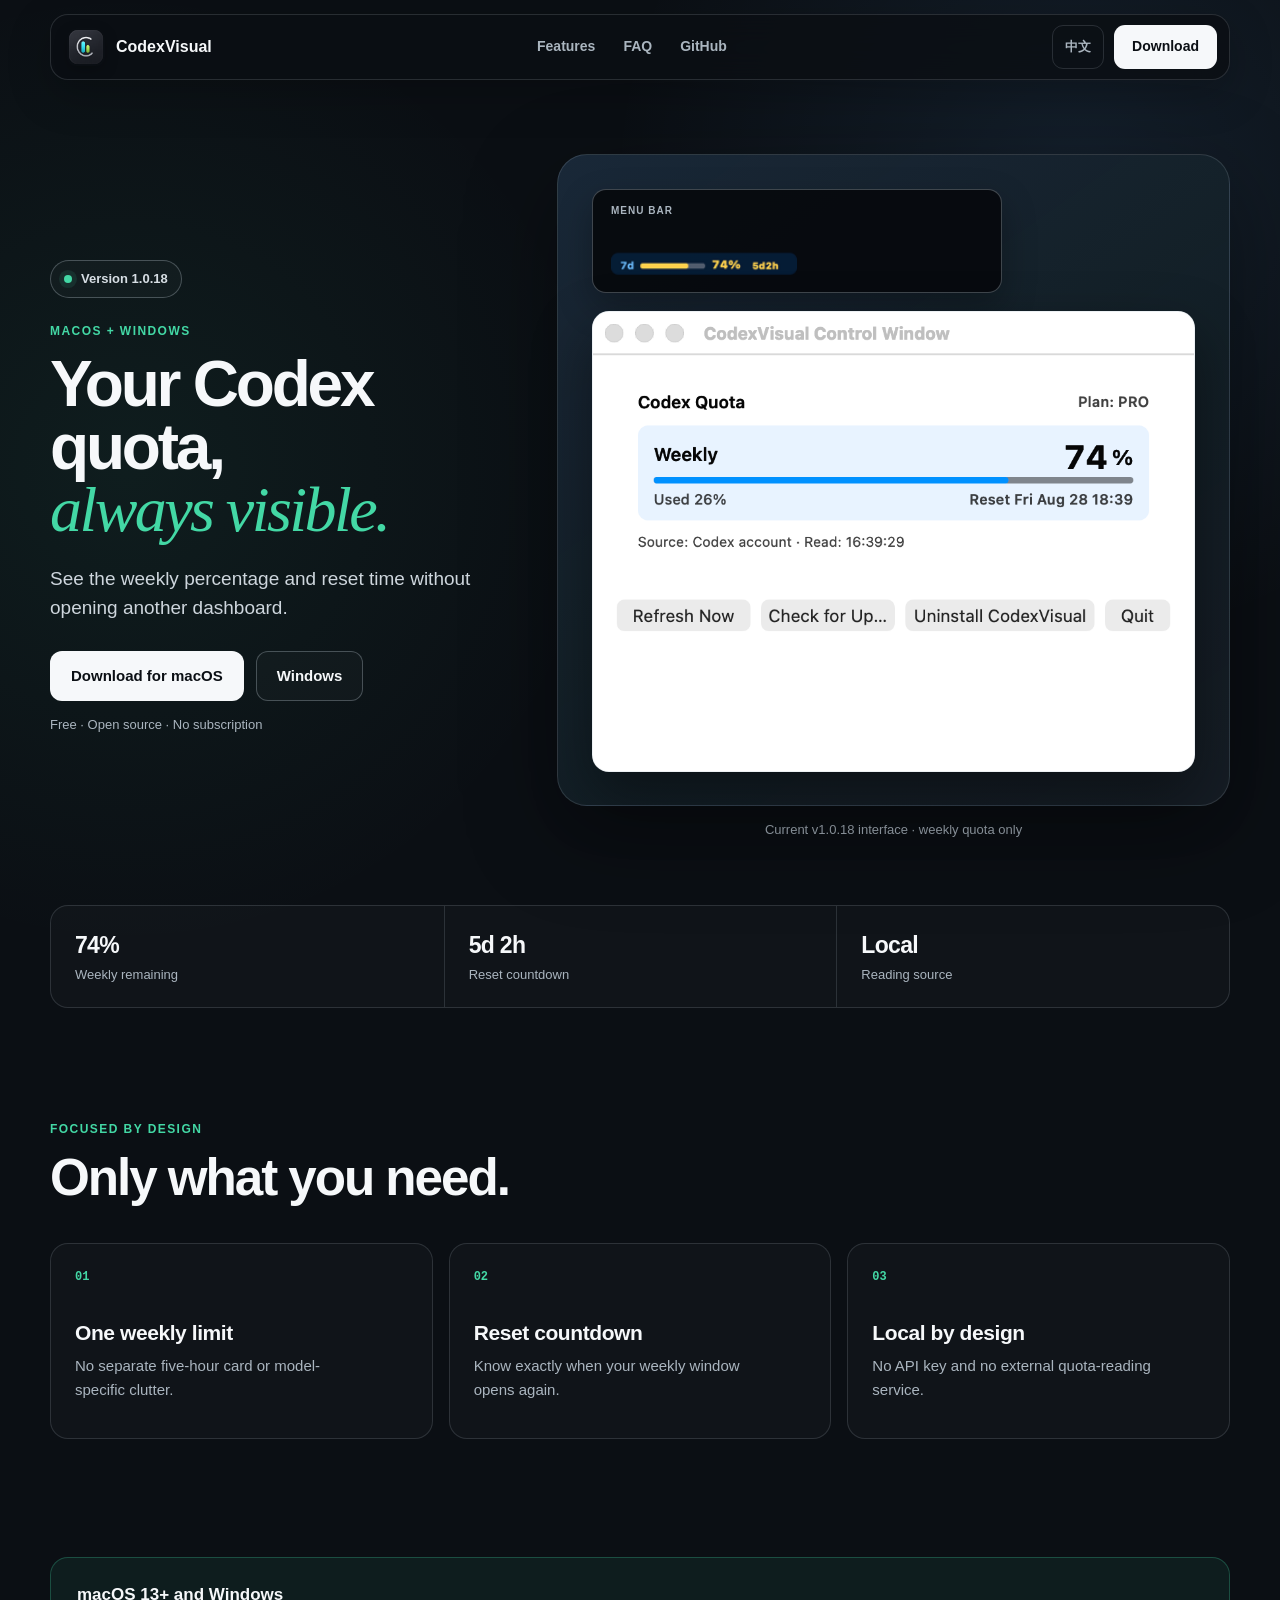
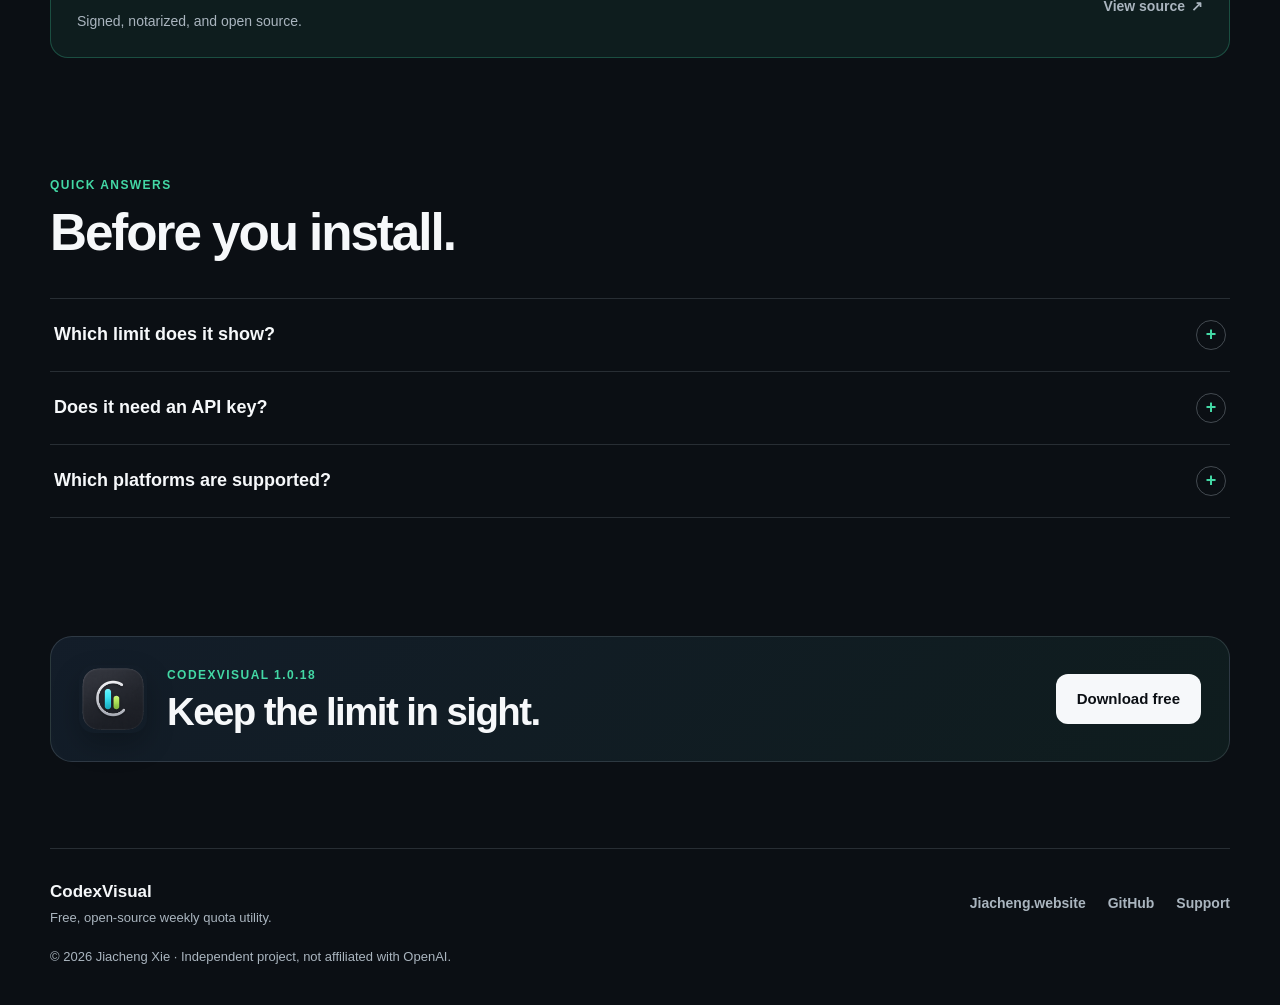
==== docs/index.html @ 7fe8eed1 "Use native language names in the switcher" ====
<!doctype html>
<html lang="en">
<head>
  <meta charset="utf-8">
  <meta name="viewport" content="width=device-width, initial-scale=1">
  <title>CodexVisual | Codex Quota Tracker for Mac &amp; Windows</title>
  <meta id="meta-description" name="description" content="See your OpenAI Codex weekly quota and reset time from the macOS menu bar or Windows taskbar with free, open-source CodexVisual.">
  <meta name="author" content="CodexVisual contributors">
  <meta name="robots" content="index, follow, max-image-preview:large, max-snippet:-1, max-video-preview:-1">
  <meta name="theme-color" content="#0b0f14">
  <link rel="canonical" href="https://jiacheng.website/CodexVisual/">
  <link rel="icon" href="assets/app-icon.png" type="image/png">
  <link rel="stylesheet" href="styles.css?v=20260823-5">

  <meta property="og:type" content="website">
  <meta id="og-locale" property="og:locale" content="en_US">
  <meta id="og-site-name" property="og:site_name" content="CodexVisual">
  <meta id="og-title" property="og:title" content="CodexVisual | Your Codex Weekly Quota at a Glance">
  <meta id="og-description" property="og:description" content="A free, open-source Codex weekly quota tracker for the macOS menu bar and Windows taskbar.">
  <meta property="og:url" content="https://jiacheng.website/CodexVisual/">
  <meta id="og-image" property="og:image" content="https://jiacheng.website/CodexVisual/assets/menu-preview.png">
  <meta property="og:image:width" content="912">
  <meta property="og:image:height" content="696">
  <meta property="og:image:type" content="image/png">
  <meta id="og-image-alt" property="og:image:alt" content="CodexVisual control window showing one weekly Codex quota">
  <meta name="twitter:card" content="summary_large_image">
  <meta id="twitter-title" name="twitter:title" content="CodexVisual | Codex Quota Tracker">
  <meta id="twitter-description" name="twitter:description" content="Keep your weekly Codex quota and reset time visible on macOS or Windows.">
  <meta id="twitter-image" name="twitter:image" content="https://jiacheng.website/CodexVisual/assets/menu-preview.png">
  <meta id="twitter-image-alt" name="twitter:image:alt" content="CodexVisual control window showing one weekly Codex quota">

  <script type="application/ld+json">
  {
    "@context": "https://schema.org",
    "@graph": [
      {
        "@id": "https://jiacheng.website/CodexVisual/#app",
        "@type": "SoftwareApplication",
        "name": "CodexVisual",
        "alternateName": ["Codex quota tracker", "额度可视化", "每周额度查看工具"],
        "url": "https://jiacheng.website/CodexVisual/",
        "downloadUrl": "https://github.com/orangeshushu/CodexVisual/releases/latest",
        "codeRepository": "https://github.com/orangeshushu/CodexVisual",
        "releaseNotes": "https://github.com/orangeshushu/CodexVisual/releases/tag/v1.0.18",
        "description": "A free, open-source utility that shows the account-wide weekly Codex quota, remaining percentage, and reset countdown in the macOS menu bar or beside the Windows taskbar.",
        "applicationCategory": "DeveloperApplication",
        "applicationSubCategory": "Developer productivity utility",
        "operatingSystem": "macOS 13 or later, Windows",
        "softwareVersion": "1.0.18",
        "dateModified": "2026-08-23",
        "inLanguage": ["en", "zh-Hans"],
        "isAccessibleForFree": true,
        "offers": {
          "@type": "Offer",
          "price": "0",
          "priceCurrency": "USD"
        },
        "featureList": [
          "Account-wide weekly Codex quota",
          "Weekly quota reset countdown",
          "macOS menu bar display",
          "Windows taskbar display",
          "Local-first quota reading"
        ],
        "image": "https://jiacheng.website/CodexVisual/assets/menu-preview.png",
        "screenshot": [
          "https://jiacheng.website/CodexVisual/assets/menubar.png",
          "https://jiacheng.website/CodexVisual/assets/menu-preview.png"
        ],
        "sameAs": "https://github.com/orangeshushu/CodexVisual"
      },
      {
        "@id": "https://jiacheng.website/CodexVisual/#faq",
        "@type": "FAQPage",
        "mainEntity": [
          {
            "@type": "Question",
            "name": "Which limit does it show?",
            "acceptedAnswer": {
              "@type": "Answer",
              "text": "The account-wide weekly Codex quota, remaining percentage, and reset countdown. There is no separate five-hour card."
            }
          },
          {
            "@type": "Question",
            "name": "Does it need an API key?",
            "acceptedAnswer": {
              "@type": "Answer",
              "text": "No. CodexVisual reads quota data locally and does not read auth.json."
            }
          },
          {
            "@type": "Question",
            "name": "Which platforms are supported?",
            "acceptedAnswer": {
              "@type": "Answer",
              "text": "macOS 13 or later and Windows. The macOS release is signed and notarized by Apple."
            }
          }
        ]
      }
    ]
  }
  </script>
  <script src="locale.js?v=20260823-1" defer></script>
</head>
<body>
  <a class="skip-link" href="#main-content" data-i18n="skipLink">Skip to main content</a>

  <header class="site-header">
    <a class="brand" href="#main-content" aria-label="CodexVisual home" data-i18n-aria-label="brandHome">
      <img src="assets/app-icon.png" alt="" width="38" height="38">
      <strong data-i18n="brand">CodexVisual</strong>
    </a>
    <nav aria-label="Primary navigation" data-i18n-aria-label="primaryNav">
      <a href="#features" data-i18n="navFeatures">Features</a>
      <a href="#faq" data-i18n="navFaq">FAQ</a>
      <a href="https://github.com/orangeshushu/CodexVisual" data-i18n="navSource">GitHub</a>
    </nav>
    <div class="header-actions">
      <button class="language-link" id="language-toggle" type="button" lang="zh-CN" aria-label="Switch to Chinese" data-i18n="languageToggle" data-i18n-aria-label="languageToggleLabel">中文</button>
      <a class="header-cta" href="https://github.com/orangeshushu/CodexVisual/releases/latest" data-i18n="headerDownload">Download</a>
    </div>
  </header>

  <main id="main-content">
    <section class="hero" aria-labelledby="hero-title">
      <div class="hero-copy">
        <a class="version-pill" href="https://github.com/orangeshushu/CodexVisual/releases/tag/v1.0.18">
          <span aria-hidden="true"></span>
          <b data-i18n="version">Version 1.0.18</b>
        </a>
        <p class="eyebrow" data-i18n="platformEyebrow">macOS + Windows</p>
        <h1 id="hero-title"><span data-i18n="heroTitle">Your Codex quota,</span> <em data-i18n="heroEmphasis">always visible.</em></h1>
        <p class="hero-lead" data-i18n="heroLead">See the weekly percentage and reset time without opening another dashboard.</p>
        <div class="actions" aria-label="CodexVisual downloads" data-i18n-aria-label="downloadsLabel">
          <a class="button primary" href="https://github.com/orangeshushu/CodexVisual/releases/latest/download/CodexVisual.dmg" data-i18n="downloadMac">Download for macOS</a>
          <a class="button secondary" href="https://github.com/orangeshushu/CodexVisual/releases/latest/download/CodexVisual-Windows.exe" data-i18n="downloadWindows">Windows</a>
        </div>
        <p class="release-note" data-i18n="releaseNote">Free · Open source · No subscription</p>
      </div>

      <figure class="hero-product" aria-label="Current CodexVisual interface" data-i18n-aria-label="interfaceLabel">
        <div class="preview-stage">
          <div class="menu-preview">
            <span data-i18n="menuBarLabel">Menu bar</span>
            <img id="status-preview-en" src="assets/menubar.png" alt="CodexVisual menu bar widget showing the weekly quota and reset countdown" width="332" height="44" fetchpriority="high" data-i18n-alt="statusAlt">
            <div id="status-preview-zh" class="localized-status" role="img" aria-label="菜单栏显示每周剩余百分之七十四，距离重置还有五天两小时" hidden>
              <span>每周</span>
              <i><b></b></i>
              <strong>74%</strong>
              <em>5天2小时</em>
            </div>
          </div>
          <div class="window-preview">
            <img id="window-preview-image" src="assets/menu-preview.png" alt="CodexVisual control window showing one account-wide weekly quota, reset time, data source, and controls" width="912" height="696" fetchpriority="high" data-i18n-alt="windowAlt">
            <div id="window-preview-zh-overlay" class="window-preview-localized" aria-hidden="true" hidden>
              <span class="localized-window-title">额度可视化控制窗口</span>
              <strong class="localized-quota-title">每周额度</strong>
              <strong class="localized-plan">计划：专业版</strong>
              <span class="localized-source">来源：当前账号 · 读取：16:53:24</span>
              <span class="localized-uninstall">卸载额度工具</span>
            </div>
          </div>
        </div>
        <figcaption data-i18n="figcaption">Current v1.0.18 interface · weekly quota only</figcaption>
      </figure>
    </section>

    <section class="facts-band" aria-label="Product facts" data-i18n-aria-label="factsLabel">
      <div><strong>74%</strong><span data-i18n="factWeekly">Weekly remaining</span></div>
      <div><strong data-i18n="factResetValue">5d 2h</strong><span data-i18n="factReset">Reset countdown</span></div>
      <div><strong data-i18n="factLocalValue">Local</strong><span data-i18n="factLocal">Reading source</span></div>
    </section>

    <section id="features" class="feature-section" aria-labelledby="features-title">
      <div class="section-heading">
        <p class="eyebrow" data-i18n="featuresEyebrow">Focused by design</p>
        <h2 id="features-title" data-i18n="featuresTitle">Only what you need.</h2>
      </div>
      <div class="feature-grid">
        <article>
          <span data-i18n="featureOneIndex">01</span>
          <h3 data-i18n="featureOneTitle">One weekly limit</h3>
          <p data-i18n="featureOneBody">No separate five-hour card or model-specific clutter.</p>
        </article>
        <article>
          <span data-i18n="featureTwoIndex">02</span>
          <h3 data-i18n="featureTwoTitle">Reset countdown</h3>
          <p data-i18n="featureTwoBody">Know exactly when your weekly window opens again.</p>
        </article>
        <article>
          <span data-i18n="featureThreeIndex">03</span>
          <h3 data-i18n="featureThreeTitle">Local by design</h3>
          <p data-i18n="featureThreeBody">No API key and no external quota-reading service.</p>
        </article>
      </div>
    </section>

    <section class="platform-strip" aria-label="Supported platforms and source code" data-i18n-aria-label="platformStripLabel">
      <div>
        <strong data-i18n="platformTitle">macOS 13+ and Windows</strong>
        <span data-i18n="platformBody">Signed, notarized, and open source.</span>
      </div>
      <a href="https://github.com/orangeshushu/CodexVisual"><span data-i18n="viewSource">View source</span> <span aria-hidden="true">↗</span></a>
    </section>

    <section id="faq" class="faq-section" aria-labelledby="faq-title">
      <div class="section-heading">
        <p class="eyebrow" data-i18n="faqEyebrow">Quick answers</p>
        <h2 id="faq-title" data-i18n="faqTitle">Before you install.</h2>
      </div>
      <div class="faq-list">
        <details>
          <summary data-i18n="faqOneQuestion">Which limit does it show?</summary>
          <p data-i18n="faqOneAnswer">The account-wide weekly Codex quota, remaining percentage, and reset countdown. There is no separate five-hour card.</p>
        </details>
        <details>
          <summary data-i18n="faqTwoQuestion">Does it need an API key?</summary>
          <p data-i18n="faqTwoAnswer">No. CodexVisual reads quota data locally and does not read auth.json.</p>
        </details>
        <details>
          <summary data-i18n="faqThreeQuestion">Which platforms are supported?</summary>
          <p data-i18n="faqThreeAnswer">macOS 13 or later and Windows. The macOS release is signed and notarized by Apple.</p>
        </details>
      </div>
    </section>

    <section class="final-cta" aria-labelledby="final-title">
      <img src="assets/app-icon.png" alt="CodexVisual app icon" width="68" height="68" loading="lazy" data-i18n-alt="appIconAlt">
      <div>
        <p class="eyebrow" data-i18n="finalEyebrow">CodexVisual 1.0.18</p>
        <h2 id="final-title" data-i18n="finalTitle">Keep the limit in sight.</h2>
      </div>
      <a class="button primary" href="https://github.com/orangeshushu/CodexVisual/releases/latest" data-i18n="finalDownload">Download free</a>
    </section>
  </main>

  <footer>
    <div>
      <strong data-i18n="brand">CodexVisual</strong>
      <span data-i18n="footerDescription">Free, open-source weekly quota utility.</span>
    </div>
    <nav aria-label="Footer navigation" data-i18n-aria-label="footerNav">
      <a href="https://jiacheng.website/" data-i18n="footerSite">Jiacheng.website</a>
      <a href="https://github.com/orangeshushu/CodexVisual" data-i18n="footerSource">GitHub</a>
      <a href="https://github.com/orangeshushu/CodexVisual/issues" data-i18n="footerSupport">Support</a>
    </nav>
    <small data-i18n="footerLegal">© 2026 Jiacheng Xie · Independent project, not affiliated with OpenAI.</small>
  </footer>
</body>
</html>
---- docs/styles.css ----
:root {
  color-scheme: dark;
  --bg: #0b0f14;
  --surface: #111821;
  --surface-raised: #18212c;
  --text: #f6f8fa;
  --muted: #aab5bf;
  --line: rgba(195, 207, 218, 0.16);
  --line-strong: rgba(195, 207, 218, 0.3);
  --accent: #43d8a5;
  --blue: #62b0ff;
  --content: 1180px;
  --shadow: 0 28px 90px rgba(0, 0, 0, 0.34);
}

* {
  box-sizing: border-box;
}

html {
  scroll-behavior: smooth;
}

body {
  min-width: 320px;
  margin: 0;
  overflow-x: hidden;
  background:
    radial-gradient(circle at 84% 7%, rgba(98, 176, 255, 0.1), transparent 29rem),
    radial-gradient(circle at 10% 18%, rgba(67, 216, 165, 0.07), transparent 30rem),
    var(--bg);
  color: var(--text);
  font-family: -apple-system, BlinkMacSystemFont, "Segoe UI", sans-serif;
  font-size: 17px;
  line-height: 1.55;
  text-rendering: optimizeLegibility;
}

html[lang^="zh"] body {
  font-family: -apple-system, BlinkMacSystemFont, "PingFang SC", "Microsoft YaHei", sans-serif;
}

a {
  color: inherit;
}

img {
  display: block;
  max-width: 100%;
}

[hidden] {
  display: none !important;
}

button,
summary,
a {
  -webkit-tap-highlight-color: transparent;
}

.skip-link {
  position: fixed;
  top: 10px;
  left: 10px;
  z-index: 100;
  padding: 10px 14px;
  border-radius: 9px;
  background: var(--text);
  color: var(--bg);
  font-weight: 800;
  text-decoration: none;
  transform: translateY(-160%);
}

.skip-link:focus {
  transform: translateY(0);
}

a:focus-visible,
button:focus-visible,
summary:focus-visible {
  outline: 3px solid var(--blue);
  outline-offset: 4px;
  border-radius: 7px;
}

.site-header,
main,
footer {
  width: min(calc(100% - 40px), var(--content));
  margin-inline: auto;
}

.site-header {
  position: sticky;
  top: 14px;
  z-index: 20;
  min-height: 66px;
  display: flex;
  align-items: center;
  justify-content: space-between;
  gap: 22px;
  margin-top: 14px;
  padding: 10px 12px 10px 16px;
  border: 1px solid var(--line);
  border-radius: 18px;
  background: rgba(11, 15, 20, 0.84);
  box-shadow: 0 14px 44px rgba(0, 0, 0, 0.22);
  backdrop-filter: blur(18px);
  -webkit-backdrop-filter: blur(18px);
}

.brand {
  display: inline-flex;
  align-items: center;
  gap: 11px;
  text-decoration: none;
}

.brand img {
  border-radius: 9px;
  box-shadow: 0 5px 14px rgba(0, 0, 0, 0.22);
}

.brand strong {
  font-size: 16px;
  font-weight: 820;
}

.site-header nav {
  display: flex;
  align-items: center;
  gap: 28px;
}

.header-actions {
  display: flex;
  align-items: center;
  gap: 10px;
}

.language-link {
  min-height: 44px;
  display: inline-flex;
  align-items: center;
  justify-content: center;
  padding: 8px 12px;
  border: 1px solid var(--line);
  border-radius: 11px;
  background: transparent;
  color: var(--muted);
  cursor: pointer;
  font-family: inherit;
  font-size: 13px;
  font-weight: 760;
  text-decoration: none;
}

.language-link:hover {
  border-color: var(--line-strong);
  color: var(--text);
}

.site-header nav a,
footer nav a {
  min-height: 44px;
  display: inline-flex;
  align-items: center;
  color: var(--muted);
  font-size: 14px;
  font-weight: 700;
  text-decoration: none;
}

.site-header nav a:hover,
footer nav a:hover {
  color: var(--text);
}

.header-cta {
  min-height: 44px;
  display: inline-flex;
  align-items: center;
  justify-content: center;
  padding: 8px 18px;
  border-radius: 11px;
  background: var(--text);
  color: var(--bg);
  font-size: 14px;
  font-weight: 820;
  text-decoration: none;
}

.header-cta:hover,
.button.primary:hover {
  background: var(--accent);
}

section[id] {
  scroll-margin-top: 104px;
}

.hero {
  min-height: min(760px, calc(100svh - 90px));
  display: grid;
  grid-template-columns: minmax(350px, 0.78fr) minmax(520px, 1.22fr);
  align-items: center;
  gap: clamp(42px, 6vw, 82px);
  padding: 74px 0 64px;
}

.version-pill {
  min-height: 38px;
  width: fit-content;
  display: inline-flex;
  align-items: center;
  gap: 9px;
  margin-bottom: 24px;
  padding: 7px 13px;
  border: 1px solid var(--line-strong);
  border-radius: 999px;
  background: rgba(255, 255, 255, 0.025);
  color: #d7dee4;
  font-size: 13px;
  font-weight: 760;
  text-decoration: none;
}

.version-pill span {
  width: 8px;
  height: 8px;
  border-radius: 50%;
  background: var(--accent);
  box-shadow: 0 0 0 5px rgba(67, 216, 165, 0.1);
}

.eyebrow {
  margin: 0 0 13px;
  color: var(--accent);
  font-size: 12px;
  font-weight: 850;
  letter-spacing: 0.12em;
  text-transform: uppercase;
}

h1,
h2,
h3,
p {
  margin-top: 0;
}

h1 {
  max-width: 580px;
  margin-bottom: 22px;
  font-size: clamp(50px, 5vw, 72px);
  line-height: 0.98;
  letter-spacing: -0.05em;
}

h1 em {
  display: block;
  color: var(--accent);
  font-family: ui-serif, Georgia, Cambria, "Times New Roman", serif;
  font-weight: 500;
  letter-spacing: -0.04em;
}

h2 {
  margin-bottom: 0;
  font-size: clamp(35px, 4vw, 52px);
  line-height: 1.03;
  letter-spacing: -0.04em;
}

h3 {
  margin-bottom: 9px;
  font-size: 21px;
  line-height: 1.2;
  letter-spacing: -0.02em;
}

.hero-lead {
  max-width: 500px;
  margin-bottom: 28px;
  color: #ced6dd;
  font-size: 19px;
  line-height: 1.55;
}

.actions {
  display: flex;
  flex-wrap: wrap;
  gap: 12px;
}

.button {
  min-height: 50px;
  display: inline-flex;
  align-items: center;
  justify-content: center;
  padding: 11px 20px;
  border: 1px solid transparent;
  border-radius: 12px;
  font-size: 15px;
  font-weight: 820;
  text-decoration: none;
}

.button.primary {
  background: var(--text);
  color: var(--bg);
}

.button.secondary {
  border-color: var(--line-strong);
  background: rgba(255, 255, 255, 0.025);
  color: var(--text);
}

.button.secondary:hover {
  border-color: var(--text);
  background: rgba(255, 255, 255, 0.06);
}

.release-note,
figcaption {
  margin: 14px 0 0;
  color: var(--muted);
  font-size: 13px;
}

.hero-product {
  min-width: 0;
  margin: 0;
}

.preview-stage {
  position: relative;
  min-height: 560px;
  display: flex;
  flex-direction: column;
  justify-content: center;
  gap: 18px;
  padding: 34px;
  border: 1px solid var(--line);
  border-radius: 30px;
  background:
    linear-gradient(145deg, rgba(98, 176, 255, 0.1), rgba(67, 216, 165, 0.035) 58%, rgba(255, 255, 255, 0.015)),
    var(--surface);
  box-shadow: var(--shadow);
}

.menu-preview {
  width: min(100%, 410px);
  padding: 13px 18px 16px;
  border: 1px solid var(--line-strong);
  border-radius: 14px;
  background: rgba(7, 10, 14, 0.95);
  box-shadow: 0 14px 34px rgba(0, 0, 0, 0.28);
}

.menu-preview > span {
  display: block;
  margin-bottom: 8px;
  color: var(--muted);
  font-size: 10px;
  font-weight: 800;
  letter-spacing: 0.1em;
  text-transform: uppercase;
}

.menu-preview img {
  width: 100%;
  height: auto;
}

.localized-status {
  min-height: 44px;
  display: flex;
  align-items: center;
  gap: 9px;
  padding: 8px 11px;
  border-radius: 9px;
  background: rgba(98, 176, 255, 0.1);
  font-family: -apple-system, BlinkMacSystemFont, "PingFang SC", "Microsoft YaHei", sans-serif;
  font-style: normal;
  white-space: nowrap;
}

.localized-status > span,
.localized-status > strong,
.localized-status > em {
  font-size: 12px;
  font-style: normal;
  font-weight: 800;
}

.localized-status > span {
  color: #75b7ff;
}

.localized-status > strong {
  color: #f3ca5f;
}

.localized-status > em {
  color: #dfe6ec;
  font-size: 11px;
}

.localized-status > i {
  position: relative;
  height: 6px;
  flex: 1 1 auto;
  overflow: hidden;
  border-radius: 999px;
  background: rgba(223, 230, 236, 0.22);
}

.localized-status > i > b {
  position: absolute;
  inset: 0 auto 0 0;
  width: 74%;
  border-radius: inherit;
  background: #f3ca5f;
}

.window-preview {
  container-type: inline-size;
  position: relative;
  width: 100%;
  overflow: hidden;
  border: 1px solid var(--line-strong);
  border-radius: 17px;
  background: #fff;
  box-shadow: 0 24px 58px rgba(0, 0, 0, 0.4);
}

.window-preview img {
  width: 100%;
  height: auto;
  image-rendering: auto;
}

.window-preview-localized {
  position: absolute;
  inset: 0;
  pointer-events: none;
  color: #252525;
  font-family: -apple-system, BlinkMacSystemFont, "PingFang SC", "Microsoft YaHei", sans-serif;
}

.window-preview-localized > * {
  position: absolute;
  display: flex;
  align-items: center;
  white-space: nowrap;
}

.localized-window-title {
  top: 1.4%;
  left: 16.5%;
  width: 41%;
  height: 6.3%;
  background: #fff;
  color: #b7b7b7;
  font-size: 3.1cqw;
  font-weight: 760;
}

.localized-quota-title {
  top: 16.8%;
  left: 7.2%;
  width: 27%;
  height: 6.5%;
  background: #fff;
  font-size: 3.2cqw;
  font-weight: 760;
}

.localized-plan {
  top: 16.8%;
  right: 6.8%;
  width: 18%;
  height: 6.5%;
  justify-content: flex-end;
  background: #fff;
  font-size: 2.7cqw;
  font-weight: 650;
}

.localized-source {
  top: 47.2%;
  left: 7.2%;
  width: 55%;
  height: 6.6%;
  background: #fff;
  font-size: 2.4cqw;
  font-weight: 560;
}

.localized-uninstall {
  top: 62.1%;
  left: 46.4%;
  width: 28.7%;
  height: 7.6%;
  justify-content: center;
  border-radius: 1.4cqw;
  background: #e9e9e9;
  font-size: 2.8cqw;
  font-weight: 520;
}

.hero-product figcaption {
  text-align: center;
}

.facts-band {
  display: grid;
  grid-template-columns: repeat(3, minmax(0, 1fr));
  margin-bottom: 112px;
  border: 1px solid var(--line);
  border-radius: 18px;
  background: rgba(255, 255, 255, 0.025);
  overflow: hidden;
}

.facts-band div {
  display: grid;
  gap: 2px;
  padding: 22px 24px;
}

.facts-band div + div {
  border-left: 1px solid var(--line);
}

.facts-band strong {
  font-size: 23px;
  letter-spacing: -0.03em;
}

.facts-band span {
  color: var(--muted);
  font-size: 13px;
}

.feature-section,
.faq-section {
  padding: 0 0 118px;
}

.section-heading {
  max-width: 620px;
  margin-bottom: 38px;
}

.feature-grid {
  display: grid;
  grid-template-columns: repeat(3, minmax(0, 1fr));
  gap: 16px;
}

.feature-grid article {
  min-height: 196px;
  padding: 24px;
  border: 1px solid var(--line);
  border-radius: 18px;
  background: rgba(255, 255, 255, 0.025);
}

.feature-grid article > span {
  display: block;
  margin-bottom: 34px;
  color: var(--accent);
  font-family: ui-monospace, SFMono-Regular, Menlo, monospace;
  font-size: 12px;
  font-weight: 800;
}

.feature-grid p {
  max-width: 290px;
  margin-bottom: 0;
  color: var(--muted);
  font-size: 15px;
}

.platform-strip {
  display: flex;
  align-items: center;
  justify-content: space-between;
  gap: 24px;
  margin-bottom: 118px;
  padding: 24px 26px;
  border: 1px solid rgba(67, 216, 165, 0.26);
  border-radius: 18px;
  background: rgba(67, 216, 165, 0.07);
}

.platform-strip div {
  display: grid;
  gap: 3px;
}

.platform-strip strong {
  font-size: 17px;
}

.platform-strip span {
  color: var(--muted);
  font-size: 14px;
}

.platform-strip > a {
  min-height: 44px;
  display: inline-flex;
  align-items: center;
  gap: 6px;
  color: var(--text);
  font-weight: 800;
  text-decoration: none;
  white-space: nowrap;
}

.platform-strip > a:hover {
  color: var(--accent);
}

.faq-list {
  border-top: 1px solid var(--line);
}

.faq-list details {
  border-bottom: 1px solid var(--line);
}

.faq-list summary {
  min-height: 72px;
  display: flex;
  align-items: center;
  justify-content: space-between;
  gap: 18px;
  padding: 16px 4px;
  cursor: pointer;
  font-size: 18px;
  font-weight: 760;
  list-style: none;
}

.faq-list summary::-webkit-details-marker {
  display: none;
}

.faq-list summary::after {
  content: "+";
  width: 28px;
  height: 28px;
  flex: 0 0 auto;
  display: grid;
  place-items: center;
  border: 1px solid var(--line-strong);
  border-radius: 50%;
  color: var(--accent);
}

.faq-list details[open] summary::after {
  content: "−";
}

.faq-list details > p {
  max-width: 740px;
  margin: -2px 0 24px;
  color: var(--muted);
  font-size: 16px;
}

code {
  padding: 2px 5px;
  border: 1px solid var(--line);
  border-radius: 6px;
  background: rgba(255, 255, 255, 0.04);
  font-size: 0.88em;
}

.final-cta {
  display: grid;
  grid-template-columns: auto 1fr auto;
  align-items: center;
  gap: 20px;
  margin-bottom: 86px;
  padding: 28px;
  border: 1px solid var(--line);
  border-radius: 22px;
  background: linear-gradient(135deg, rgba(98, 176, 255, 0.09), rgba(67, 216, 165, 0.07));
}

.final-cta img {
  border-radius: 15px;
  box-shadow: 0 12px 28px rgba(0, 0, 0, 0.24);
}

.final-cta .eyebrow {
  margin-bottom: 7px;
}

.final-cta h2 {
  font-size: clamp(28px, 3vw, 40px);
}

footer {
  display: grid;
  grid-template-columns: 1fr auto;
  gap: 18px 30px;
  padding: 30px 0 38px;
  border-top: 1px solid var(--line);
}

footer > div {
  display: grid;
  gap: 3px;
}

footer > div span,
footer small {
  color: var(--muted);
  font-size: 13px;
}

footer nav {
  display: flex;
  align-items: center;
  gap: 22px;
}

footer small {
  grid-column: 1 / -1;
}

@media (max-width: 1020px) {
  .hero {
    min-height: 0;
    grid-template-columns: 1fr;
    gap: 50px;
    padding-top: 70px;
  }

  .hero-copy {
    max-width: 700px;
  }

  .hero-lead {
    max-width: 580px;
  }

  .preview-stage {
    min-height: 0;
    padding: clamp(24px, 5vw, 48px);
  }
}

@media (max-width: 760px) {
  .site-header,
  main,
  footer {
    width: min(calc(100% - 28px), var(--content));
  }

  .site-header nav {
    display: none;
  }

  .site-header {
    gap: 12px;
  }

  .header-actions {
    gap: 8px;
  }

  .language-link {
    padding-inline: 10px;
  }

  .hero {
    gap: 40px;
    padding: 58px 0 46px;
  }

  h1 {
    font-size: clamp(44px, 13vw, 58px);
  }

  .hero-lead {
    font-size: 18px;
  }

  .preview-stage {
    gap: 13px;
    padding: 18px;
    border-radius: 22px;
  }

  .menu-preview {
    width: min(100%, 360px);
  }

  .facts-band {
    margin-bottom: 86px;
  }

  .facts-band div {
    padding: 18px 13px;
  }

  .facts-band strong {
    font-size: 20px;
  }

  .facts-band span {
    font-size: 11px;
  }

  .feature-section,
  .faq-section {
    padding-bottom: 88px;
  }

  .feature-grid {
    grid-template-columns: 1fr;
  }

  .feature-grid article {
    min-height: 0;
  }

  .feature-grid article > span {
    margin-bottom: 22px;
  }

  .platform-strip {
    align-items: flex-start;
    margin-bottom: 88px;
  }

  .final-cta {
    grid-template-columns: auto 1fr;
  }

  .final-cta .button {
    grid-column: 1 / -1;
  }

  footer {
    grid-template-columns: 1fr;
  }

  footer nav {
    flex-wrap: wrap;
  }
}

@media (max-width: 460px) {
  .site-header {
    top: 9px;
    min-height: 62px;
    margin-top: 9px;
  }

  .brand strong {
    font-size: 15px;
  }

  .header-cta {
    padding-inline: 15px;
  }

  .language-link {
    padding-inline: 9px;
  }

  .version-pill {
    margin-bottom: 20px;
  }

  .hero {
    padding-top: 50px;
  }

  .actions {
    display: grid;
  }

  .button {
    width: 100%;
  }

  .preview-stage {
    padding: 12px;
  }

  .menu-preview {
    padding: 11px 12px 13px;
  }

  .facts-band div {
    padding-inline: 9px;
  }

  .facts-band strong {
    font-size: 18px;
  }

  .platform-strip {
    display: grid;
  }

  .faq-list summary {
    min-height: 66px;
    font-size: 17px;
  }

  .final-cta {
    grid-template-columns: 1fr;
    text-align: center;
  }

  .final-cta img {
    margin-inline: auto;
  }

  footer nav {
    gap: 12px 18px;
  }
}

@media (max-width: 420px) {
  .brand strong {
    display: none;
  }
}

@media (prefers-reduced-motion: reduce) {
  html {
    scroll-behavior: auto;
  }
}
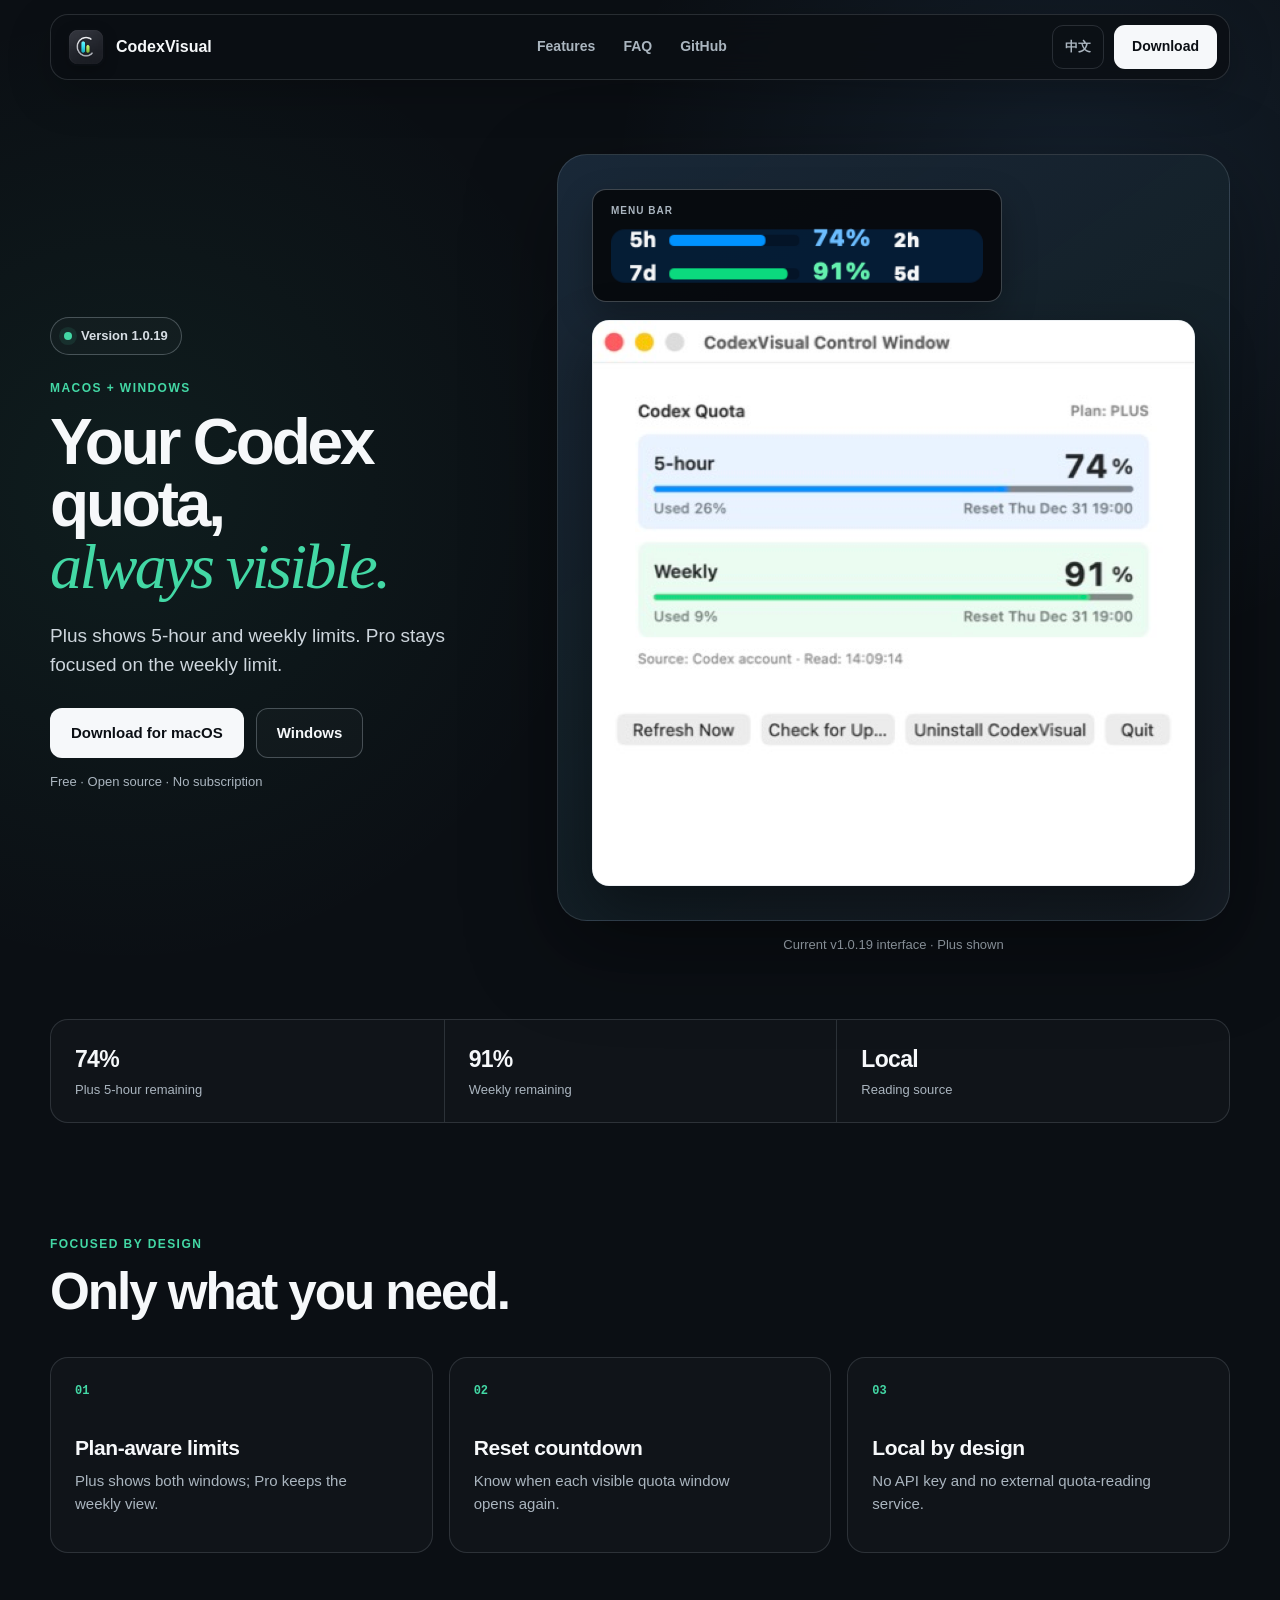
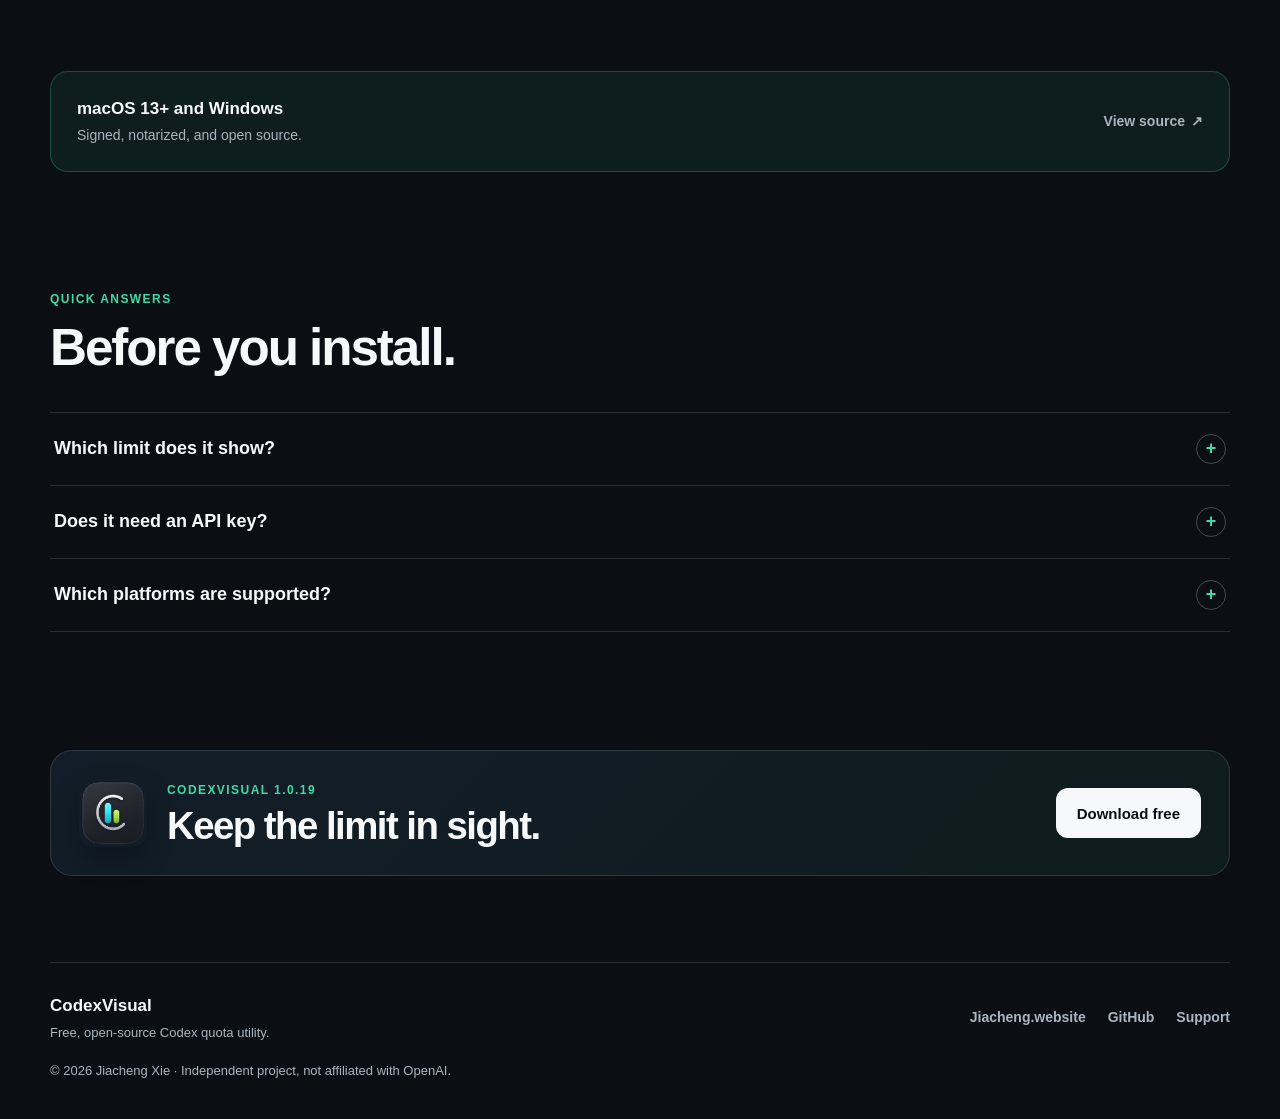
==== commit b8f700c8: "Restore Plus five-hour quota display" ====
--- a/docs/index.html
+++ b/docs/index.html
@@ -4,30 +4,30 @@
   <meta charset="utf-8">
   <meta name="viewport" content="width=device-width, initial-scale=1">
   <title>CodexVisual | Codex Quota Tracker for Mac &amp; Windows</title>
-  <meta id="meta-description" name="description" content="See your OpenAI Codex weekly quota and reset time from the macOS menu bar or Windows taskbar with free, open-source CodexVisual.">
+  <meta id="meta-description" name="description" content="See your OpenAI Codex 5-hour and weekly quota windows from the macOS menu bar or Windows taskbar. Plus shows both windows; Pro stays weekly-only.">
   <meta name="author" content="CodexVisual contributors">
   <meta name="robots" content="index, follow, max-image-preview:large, max-snippet:-1, max-video-preview:-1">
   <meta name="theme-color" content="#0b0f14">
   <link rel="canonical" href="https://jiacheng.website/CodexVisual/">
   <link rel="icon" href="assets/app-icon.png" type="image/png">
-  <link rel="stylesheet" href="styles.css?v=20260823-5">
+  <link rel="stylesheet" href="styles.css?v=20260825-1">
 
   <meta property="og:type" content="website">
   <meta id="og-locale" property="og:locale" content="en_US">
   <meta id="og-site-name" property="og:site_name" content="CodexVisual">
-  <meta id="og-title" property="og:title" content="CodexVisual | Your Codex Weekly Quota at a Glance">
-  <meta id="og-description" property="og:description" content="A free, open-source Codex weekly quota tracker for the macOS menu bar and Windows taskbar.">
+  <meta id="og-title" property="og:title" content="CodexVisual | Your Codex Quota at a Glance">
+  <meta id="og-description" property="og:description" content="A free, open-source Codex quota tracker with plan-aware 5-hour and weekly displays.">
   <meta property="og:url" content="https://jiacheng.website/CodexVisual/">
   <meta id="og-image" property="og:image" content="https://jiacheng.website/CodexVisual/assets/menu-preview.png">
   <meta property="og:image:width" content="912">
-  <meta property="og:image:height" content="696">
+  <meta property="og:image:height" content="856">
   <meta property="og:image:type" content="image/png">
-  <meta id="og-image-alt" property="og:image:alt" content="CodexVisual control window showing one weekly Codex quota">
+  <meta id="og-image-alt" property="og:image:alt" content="CodexVisual Plus control window showing 5-hour and weekly quotas">
   <meta name="twitter:card" content="summary_large_image">
   <meta id="twitter-title" name="twitter:title" content="CodexVisual | Codex Quota Tracker">
-  <meta id="twitter-description" name="twitter:description" content="Keep your weekly Codex quota and reset time visible on macOS or Windows.">
+  <meta id="twitter-description" name="twitter:description" content="Keep your Codex quota windows and reset times visible on macOS or Windows.">
   <meta id="twitter-image" name="twitter:image" content="https://jiacheng.website/CodexVisual/assets/menu-preview.png">
-  <meta id="twitter-image-alt" name="twitter:image:alt" content="CodexVisual control window showing one weekly Codex quota">
+  <meta id="twitter-image-alt" name="twitter:image:alt" content="CodexVisual Plus control window showing 5-hour and weekly quotas">
 
   <script type="application/ld+json">
   {
@@ -41,13 +41,13 @@
         "url": "https://jiacheng.website/CodexVisual/",
         "downloadUrl": "https://github.com/orangeshushu/CodexVisual/releases/latest",
         "codeRepository": "https://github.com/orangeshushu/CodexVisual",
-        "releaseNotes": "https://github.com/orangeshushu/CodexVisual/releases/tag/v1.0.18",
-        "description": "A free, open-source utility that shows the account-wide weekly Codex quota, remaining percentage, and reset countdown in the macOS menu bar or beside the Windows taskbar.",
+        "releaseNotes": "https://github.com/orangeshushu/CodexVisual/releases/tag/v1.0.19",
+        "description": "A free, open-source utility that shows plan-aware Codex quota windows and reset countdowns in the macOS menu bar or beside the Windows taskbar.",
         "applicationCategory": "DeveloperApplication",
         "applicationSubCategory": "Developer productivity utility",
         "operatingSystem": "macOS 13 or later, Windows",
-        "softwareVersion": "1.0.18",
-        "dateModified": "2026-08-23",
+        "softwareVersion": "1.0.19",
+        "dateModified": "2026-08-25",
         "inLanguage": ["en", "zh-Hans"],
         "isAccessibleForFree": true,
         "offers": {
@@ -56,8 +56,9 @@
           "priceCurrency": "USD"
         },
         "featureList": [
+          "Plus 5-hour Codex quota",
           "Account-wide weekly Codex quota",
-          "Weekly quota reset countdown",
+          "Plan-aware quota display",
           "macOS menu bar display",
           "Windows taskbar display",
           "Local-first quota reading"
@@ -78,7 +79,7 @@
             "name": "Which limit does it show?",
             "acceptedAnswer": {
               "@type": "Answer",
-              "text": "The account-wide weekly Codex quota, remaining percentage, and reset countdown. There is no separate five-hour card."
+              "text": "Plus shows the 5-hour and weekly windows when both are present. Pro shows only the weekly window."
             }
           },
           {
@@ -102,7 +103,7 @@
     ]
   }
   </script>
-  <script src="locale.js?v=20260823-1" defer></script>
+  <script src="locale.js?v=20260825-1" defer></script>
 </head>
 <body>
   <a class="skip-link" href="#main-content" data-i18n="skipLink">Skip to main content</a>
@@ -126,13 +127,13 @@
   <main id="main-content">
     <section class="hero" aria-labelledby="hero-title">
       <div class="hero-copy">
-        <a class="version-pill" href="https://github.com/orangeshushu/CodexVisual/releases/tag/v1.0.18">
+        <a class="version-pill" href="https://github.com/orangeshushu/CodexVisual/releases/tag/v1.0.19">
           <span aria-hidden="true"></span>
-          <b data-i18n="version">Version 1.0.18</b>
+          <b data-i18n="version">Version 1.0.19</b>
         </a>
         <p class="eyebrow" data-i18n="platformEyebrow">macOS + Windows</p>
         <h1 id="hero-title"><span data-i18n="heroTitle">Your Codex quota,</span> <em data-i18n="heroEmphasis">always visible.</em></h1>
-        <p class="hero-lead" data-i18n="heroLead">See the weekly percentage and reset time without opening another dashboard.</p>
+        <p class="hero-lead" data-i18n="heroLead">Plus shows 5-hour and weekly limits. Pro stays focused on the weekly limit.</p>
         <div class="actions" aria-label="CodexVisual downloads" data-i18n-aria-label="downloadsLabel">
           <a class="button primary" href="https://github.com/orangeshushu/CodexVisual/releases/latest/download/CodexVisual.dmg" data-i18n="downloadMac">Download for macOS</a>
           <a class="button secondary" href="https://github.com/orangeshushu/CodexVisual/releases/latest/download/CodexVisual-Windows.exe" data-i18n="downloadWindows">Windows</a>
@@ -144,32 +145,20 @@
         <div class="preview-stage">
           <div class="menu-preview">
             <span data-i18n="menuBarLabel">Menu bar</span>
-            <img id="status-preview-en" src="assets/menubar.png" alt="CodexVisual menu bar widget showing the weekly quota and reset countdown" width="332" height="44" fetchpriority="high" data-i18n-alt="statusAlt">
-            <div id="status-preview-zh" class="localized-status" role="img" aria-label="菜单栏显示每周剩余百分之七十四，距离重置还有五天两小时" hidden>
-              <span>每周</span>
-              <i><b></b></i>
-              <strong>74%</strong>
-              <em>5天2小时</em>
-            </div>
+            <img id="status-preview-en" src="assets/menubar.png" alt="CodexVisual menu bar widget showing Plus 5-hour and weekly quota windows" width="332" height="52" fetchpriority="high" data-i18n-alt="statusAlt">
+            <img id="status-preview-zh" src="assets/menubar-zh.png" alt="菜单栏显示增强版五小时与每周额度" width="332" height="52" fetchpriority="high" data-i18n-alt="statusAlt" hidden>
           </div>
           <div class="window-preview">
-            <img id="window-preview-image" src="assets/menu-preview.png" alt="CodexVisual control window showing one account-wide weekly quota, reset time, data source, and controls" width="912" height="696" fetchpriority="high" data-i18n-alt="windowAlt">
-            <div id="window-preview-zh-overlay" class="window-preview-localized" aria-hidden="true" hidden>
-              <span class="localized-window-title">额度可视化控制窗口</span>
-              <strong class="localized-quota-title">每周额度</strong>
-              <strong class="localized-plan">计划：专业版</strong>
-              <span class="localized-source">来源：当前账号 · 读取：16:53:24</span>
-              <span class="localized-uninstall">卸载额度工具</span>
-            </div>
+            <img id="window-preview-image" src="assets/menu-preview.png" alt="CodexVisual Plus control window showing 5-hour and weekly quotas, reset times, and local reading source" width="912" height="856" fetchpriority="high" data-i18n-alt="windowAlt">
           </div>
         </div>
-        <figcaption data-i18n="figcaption">Current v1.0.18 interface · weekly quota only</figcaption>
+        <figcaption data-i18n="figcaption">Current v1.0.19 interface · Plus shown</figcaption>
       </figure>
     </section>
 
     <section class="facts-band" aria-label="Product facts" data-i18n-aria-label="factsLabel">
-      <div><strong>74%</strong><span data-i18n="factWeekly">Weekly remaining</span></div>
-      <div><strong data-i18n="factResetValue">5d 2h</strong><span data-i18n="factReset">Reset countdown</span></div>
+      <div><strong>74%</strong><span data-i18n="factWeekly">Plus 5-hour remaining</span></div>
+      <div><strong data-i18n="factResetValue">91%</strong><span data-i18n="factReset">Weekly remaining</span></div>
       <div><strong data-i18n="factLocalValue">Local</strong><span data-i18n="factLocal">Reading source</span></div>
     </section>
 
@@ -181,13 +170,13 @@
       <div class="feature-grid">
         <article>
           <span data-i18n="featureOneIndex">01</span>
-          <h3 data-i18n="featureOneTitle">One weekly limit</h3>
-          <p data-i18n="featureOneBody">No separate five-hour card or model-specific clutter.</p>
+          <h3 data-i18n="featureOneTitle">Plan-aware limits</h3>
+          <p data-i18n="featureOneBody">Plus shows both windows; Pro keeps the weekly view.</p>
         </article>
         <article>
           <span data-i18n="featureTwoIndex">02</span>
           <h3 data-i18n="featureTwoTitle">Reset countdown</h3>
-          <p data-i18n="featureTwoBody">Know exactly when your weekly window opens again.</p>
+          <p data-i18n="featureTwoBody">Know when each visible quota window opens again.</p>
         </article>
         <article>
           <span data-i18n="featureThreeIndex">03</span>
@@ -213,7 +202,7 @@
       <div class="faq-list">
         <details>
           <summary data-i18n="faqOneQuestion">Which limit does it show?</summary>
-          <p data-i18n="faqOneAnswer">The account-wide weekly Codex quota, remaining percentage, and reset countdown. There is no separate five-hour card.</p>
+          <p data-i18n="faqOneAnswer">Plus shows the 5-hour and weekly windows when both are present. Pro shows only the weekly window.</p>
         </details>
         <details>
           <summary data-i18n="faqTwoQuestion">Does it need an API key?</summary>
@@ -229,7 +218,7 @@
     <section class="final-cta" aria-labelledby="final-title">
       <img src="assets/app-icon.png" alt="CodexVisual app icon" width="68" height="68" loading="lazy" data-i18n-alt="appIconAlt">
       <div>
-        <p class="eyebrow" data-i18n="finalEyebrow">CodexVisual 1.0.18</p>
+        <p class="eyebrow" data-i18n="finalEyebrow">CodexVisual 1.0.19</p>
         <h2 id="final-title" data-i18n="finalTitle">Keep the limit in sight.</h2>
       </div>
       <a class="button primary" href="https://github.com/orangeshushu/CodexVisual/releases/latest" data-i18n="finalDownload">Download free</a>
@@ -239,7 +228,7 @@
   <footer>
     <div>
       <strong data-i18n="brand">CodexVisual</strong>
-      <span data-i18n="footerDescription">Free, open-source weekly quota utility.</span>
+      <span data-i18n="footerDescription">Free, open-source Codex quota utility.</span>
     </div>
     <nav aria-label="Footer navigation" data-i18n-aria-label="footerNav">
       <a href="https://jiacheng.website/" data-i18n="footerSite">Jiacheng.website</a>
--- a/docs/styles.css
+++ b/docs/styles.css
@@ -376,57 +376,6 @@
   height: auto;
 }
 
-.localized-status {
-  min-height: 44px;
-  display: flex;
-  align-items: center;
-  gap: 9px;
-  padding: 8px 11px;
-  border-radius: 9px;
-  background: rgba(98, 176, 255, 0.1);
-  font-family: -apple-system, BlinkMacSystemFont, "PingFang SC", "Microsoft YaHei", sans-serif;
-  font-style: normal;
-  white-space: nowrap;
-}
-
-.localized-status > span,
-.localized-status > strong,
-.localized-status > em {
-  font-size: 12px;
-  font-style: normal;
-  font-weight: 800;
-}
-
-.localized-status > span {
-  color: #75b7ff;
-}
-
-.localized-status > strong {
-  color: #f3ca5f;
-}
-
-.localized-status > em {
-  color: #dfe6ec;
-  font-size: 11px;
-}
-
-.localized-status > i {
-  position: relative;
-  height: 6px;
-  flex: 1 1 auto;
-  overflow: hidden;
-  border-radius: 999px;
-  background: rgba(223, 230, 236, 0.22);
-}
-
-.localized-status > i > b {
-  position: absolute;
-  inset: 0 auto 0 0;
-  width: 74%;
-  border-radius: inherit;
-  background: #f3ca5f;
-}
-
 .window-preview {
   container-type: inline-size;
   position: relative;
@@ -442,75 +391,6 @@
   width: 100%;
   height: auto;
   image-rendering: auto;
-}
-
-.window-preview-localized {
-  position: absolute;
-  inset: 0;
-  pointer-events: none;
-  color: #252525;
-  font-family: -apple-system, BlinkMacSystemFont, "PingFang SC", "Microsoft YaHei", sans-serif;
-}
-
-.window-preview-localized > * {
-  position: absolute;
-  display: flex;
-  align-items: center;
-  white-space: nowrap;
-}
-
-.localized-window-title {
-  top: 1.4%;
-  left: 16.5%;
-  width: 41%;
-  height: 6.3%;
-  background: #fff;
-  color: #b7b7b7;
-  font-size: 3.1cqw;
-  font-weight: 760;
-}
-
-.localized-quota-title {
-  top: 16.8%;
-  left: 7.2%;
-  width: 27%;
-  height: 6.5%;
-  background: #fff;
-  font-size: 3.2cqw;
-  font-weight: 760;
-}
-
-.localized-plan {
-  top: 16.8%;
-  right: 6.8%;
-  width: 18%;
-  height: 6.5%;
-  justify-content: flex-end;
-  background: #fff;
-  font-size: 2.7cqw;
-  font-weight: 650;
-}
-
-.localized-source {
-  top: 47.2%;
-  left: 7.2%;
-  width: 55%;
-  height: 6.6%;
-  background: #fff;
-  font-size: 2.4cqw;
-  font-weight: 560;
-}
-
-.localized-uninstall {
-  top: 62.1%;
-  left: 46.4%;
-  width: 28.7%;
-  height: 7.6%;
-  justify-content: center;
-  border-radius: 1.4cqw;
-  background: #e9e9e9;
-  font-size: 2.8cqw;
-  font-weight: 520;
 }
 
 .hero-product figcaption {
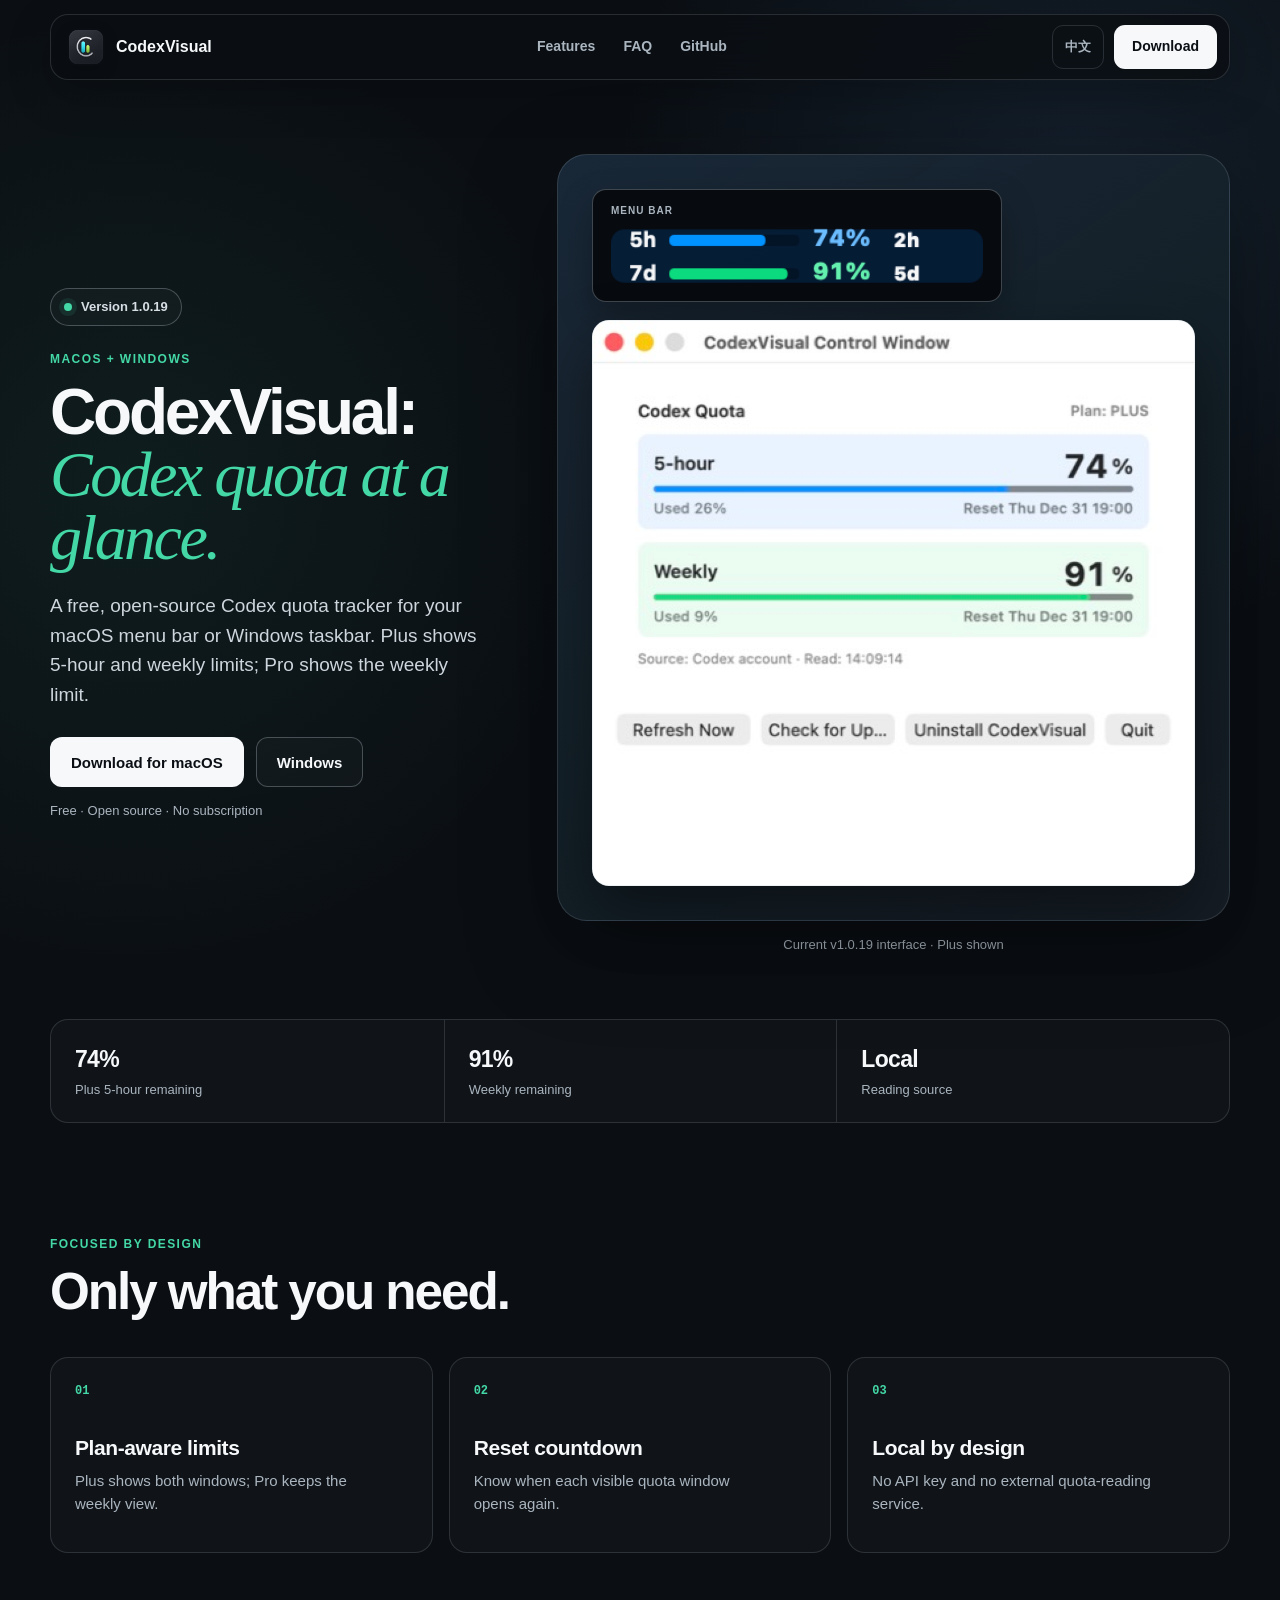
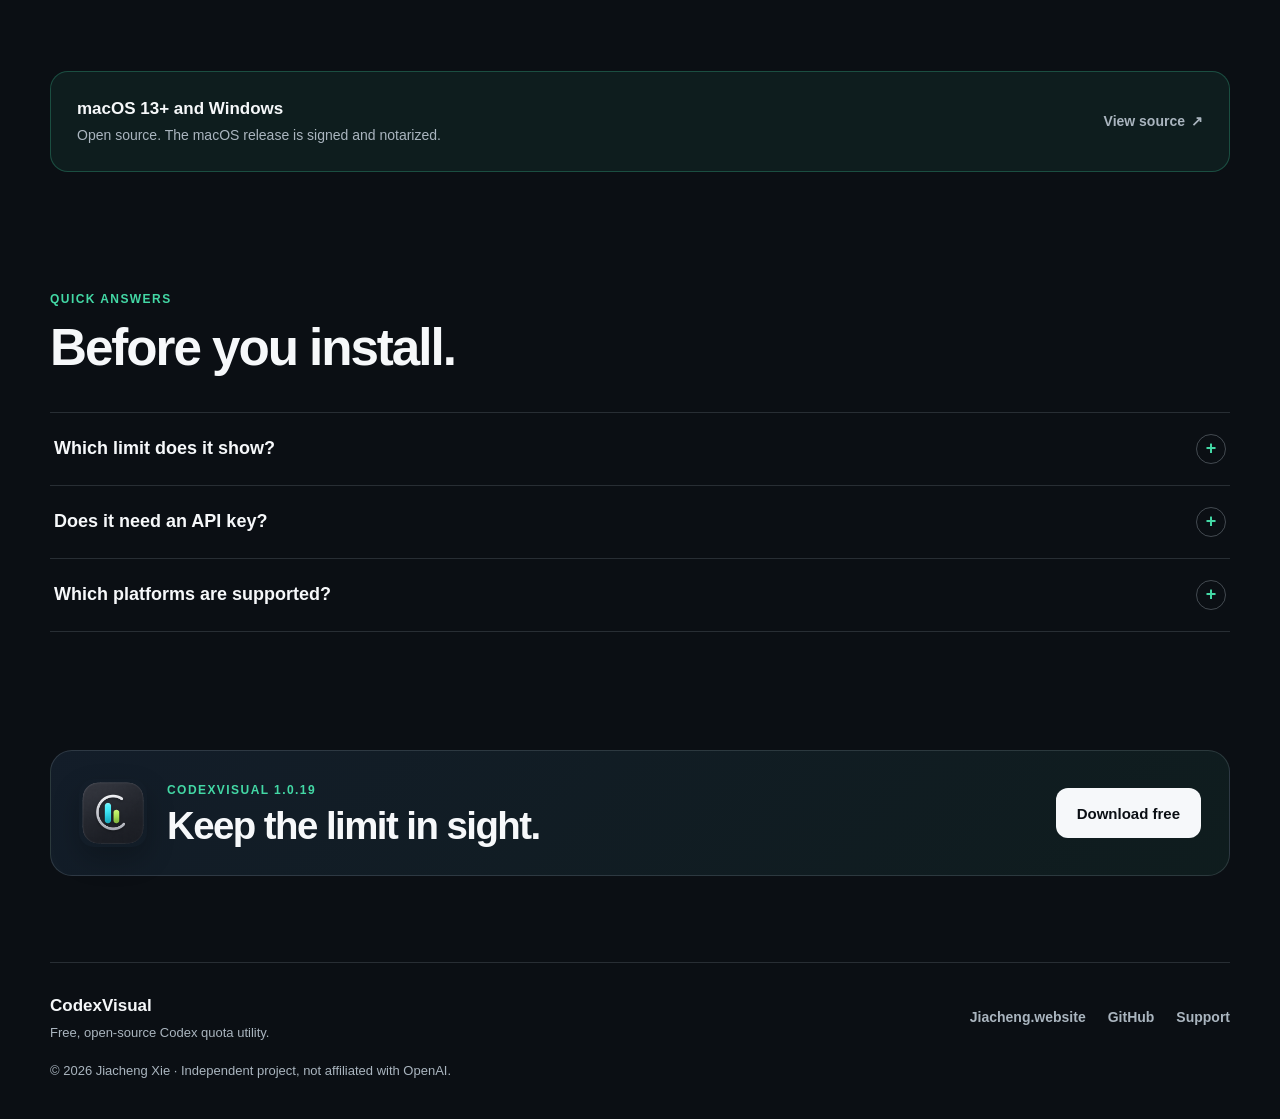
==== commit 4bc59bc7: "Clarify CodexVisual product search metadata" ====
--- a/docs/index.html
+++ b/docs/index.html
@@ -4,7 +4,7 @@
   <meta charset="utf-8">
   <meta name="viewport" content="width=device-width, initial-scale=1">
   <title>CodexVisual | Codex Quota Tracker for Mac &amp; Windows</title>
-  <meta id="meta-description" name="description" content="See your OpenAI Codex 5-hour and weekly quota windows from the macOS menu bar or Windows taskbar. Plus shows both windows; Pro stays weekly-only.">
+  <meta id="meta-description" name="description" content="CodexVisual is a free, open-source Codex quota tracker for macOS and Windows. See remaining quota, usage limits, and reset countdowns in your menu bar or taskbar.">
   <meta name="author" content="CodexVisual contributors">
   <meta name="robots" content="index, follow, max-image-preview:large, max-snippet:-1, max-video-preview:-1">
   <meta name="theme-color" content="#0b0f14">
@@ -15,8 +15,8 @@
   <meta property="og:type" content="website">
   <meta id="og-locale" property="og:locale" content="en_US">
   <meta id="og-site-name" property="og:site_name" content="CodexVisual">
-  <meta id="og-title" property="og:title" content="CodexVisual | Your Codex Quota at a Glance">
-  <meta id="og-description" property="og:description" content="A free, open-source Codex quota tracker with plan-aware 5-hour and weekly displays.">
+  <meta id="og-title" property="og:title" content="CodexVisual | Codex Quota Tracker for Mac &amp; Windows">
+  <meta id="og-description" property="og:description" content="Free, open-source Codex quota tracking in your macOS menu bar or Windows taskbar, with remaining percentages and reset countdowns.">
   <meta property="og:url" content="https://jiacheng.website/CodexVisual/">
   <meta id="og-image" property="og:image" content="https://jiacheng.website/CodexVisual/assets/menu-preview.png">
   <meta property="og:image:width" content="912">
@@ -25,7 +25,7 @@
   <meta id="og-image-alt" property="og:image:alt" content="CodexVisual Plus control window showing 5-hour and weekly quotas">
   <meta name="twitter:card" content="summary_large_image">
   <meta id="twitter-title" name="twitter:title" content="CodexVisual | Codex Quota Tracker">
-  <meta id="twitter-description" name="twitter:description" content="Keep your Codex quota windows and reset times visible on macOS or Windows.">
+  <meta id="twitter-description" name="twitter:description" content="Free, open-source Codex quota tracking in your macOS menu bar or Windows taskbar, with remaining percentages and reset countdowns.">
   <meta id="twitter-image" name="twitter:image" content="https://jiacheng.website/CodexVisual/assets/menu-preview.png">
   <meta id="twitter-image-alt" name="twitter:image:alt" content="CodexVisual Plus control window showing 5-hour and weekly quotas">
 
@@ -34,13 +34,30 @@
     "@context": "https://schema.org",
     "@graph": [
       {
+        "@id": "https://jiacheng.website/CodexVisual/#webpage",
+        "@type": "WebPage",
+        "url": "https://jiacheng.website/CodexVisual/",
+        "name": "CodexVisual | Codex Quota Tracker for Mac & Windows",
+        "description": "CodexVisual is a free, open-source Codex quota tracker for macOS and Windows. See remaining quota, usage limits, and reset countdowns in your menu bar or taskbar.",
+        "inLanguage": ["en", "zh-Hans"],
+        "mainEntity": {"@id": "https://jiacheng.website/CodexVisual/#app"},
+        "publisher": {"@id": "https://jiacheng.website/CodexVisual/#publisher"}
+      },
+      {
+        "@id": "https://jiacheng.website/CodexVisual/#publisher",
+        "@type": "Person",
+        "name": "Jiacheng Xie",
+        "url": "https://jiacheng.website/"
+      },
+      {
         "@id": "https://jiacheng.website/CodexVisual/#app",
         "@type": "SoftwareApplication",
         "name": "CodexVisual",
-        "alternateName": ["Codex quota tracker", "额度可视化", "每周额度查看工具"],
+        "alternateName": "额度可视化",
         "url": "https://jiacheng.website/CodexVisual/",
+        "mainEntityOfPage": {"@id": "https://jiacheng.website/CodexVisual/#webpage"},
+        "publisher": {"@id": "https://jiacheng.website/CodexVisual/#publisher"},
         "downloadUrl": "https://github.com/orangeshushu/CodexVisual/releases/latest",
-        "codeRepository": "https://github.com/orangeshushu/CodexVisual",
         "releaseNotes": "https://github.com/orangeshushu/CodexVisual/releases/tag/v1.0.19",
         "description": "A free, open-source utility that shows plan-aware Codex quota windows and reset countdowns in the macOS menu bar or beside the Windows taskbar.",
         "applicationCategory": "DeveloperApplication",
@@ -103,7 +120,8 @@
     ]
   }
   </script>
-  <script src="locale.js?v=20260825-1" defer></script>
+  <script src="locale.js?v=20260830-seo1" defer></script>
+  <script src="/visitor-tracker.js?v=20260828.1" defer></script>
 </head>
 <body>
   <a class="skip-link" href="#main-content" data-i18n="skipLink">Skip to main content</a>
@@ -132,8 +150,8 @@
           <b data-i18n="version">Version 1.0.19</b>
         </a>
         <p class="eyebrow" data-i18n="platformEyebrow">macOS + Windows</p>
-        <h1 id="hero-title"><span data-i18n="heroTitle">Your Codex quota,</span> <em data-i18n="heroEmphasis">always visible.</em></h1>
-        <p class="hero-lead" data-i18n="heroLead">Plus shows 5-hour and weekly limits. Pro stays focused on the weekly limit.</p>
+        <h1 id="hero-title"><span data-i18n="heroTitle">CodexVisual:</span> <em data-i18n="heroEmphasis">Codex quota at a glance.</em></h1>
+        <p class="hero-lead" data-i18n="heroLead">A free, open-source Codex quota tracker for your macOS menu bar or Windows taskbar. Plus shows 5-hour and weekly limits; Pro shows the weekly limit.</p>
         <div class="actions" aria-label="CodexVisual downloads" data-i18n-aria-label="downloadsLabel">
           <a class="button primary" href="https://github.com/orangeshushu/CodexVisual/releases/latest/download/CodexVisual.dmg" data-i18n="downloadMac">Download for macOS</a>
           <a class="button secondary" href="https://github.com/orangeshushu/CodexVisual/releases/latest/download/CodexVisual-Windows.exe" data-i18n="downloadWindows">Windows</a>
@@ -189,7 +207,7 @@
     <section class="platform-strip" aria-label="Supported platforms and source code" data-i18n-aria-label="platformStripLabel">
       <div>
         <strong data-i18n="platformTitle">macOS 13+ and Windows</strong>
-        <span data-i18n="platformBody">Signed, notarized, and open source.</span>
+        <span data-i18n="platformBody">Open source. The macOS release is signed and notarized.</span>
       </div>
       <a href="https://github.com/orangeshushu/CodexVisual"><span data-i18n="viewSource">View source</span> <span aria-hidden="true">↗</span></a>
     </section>
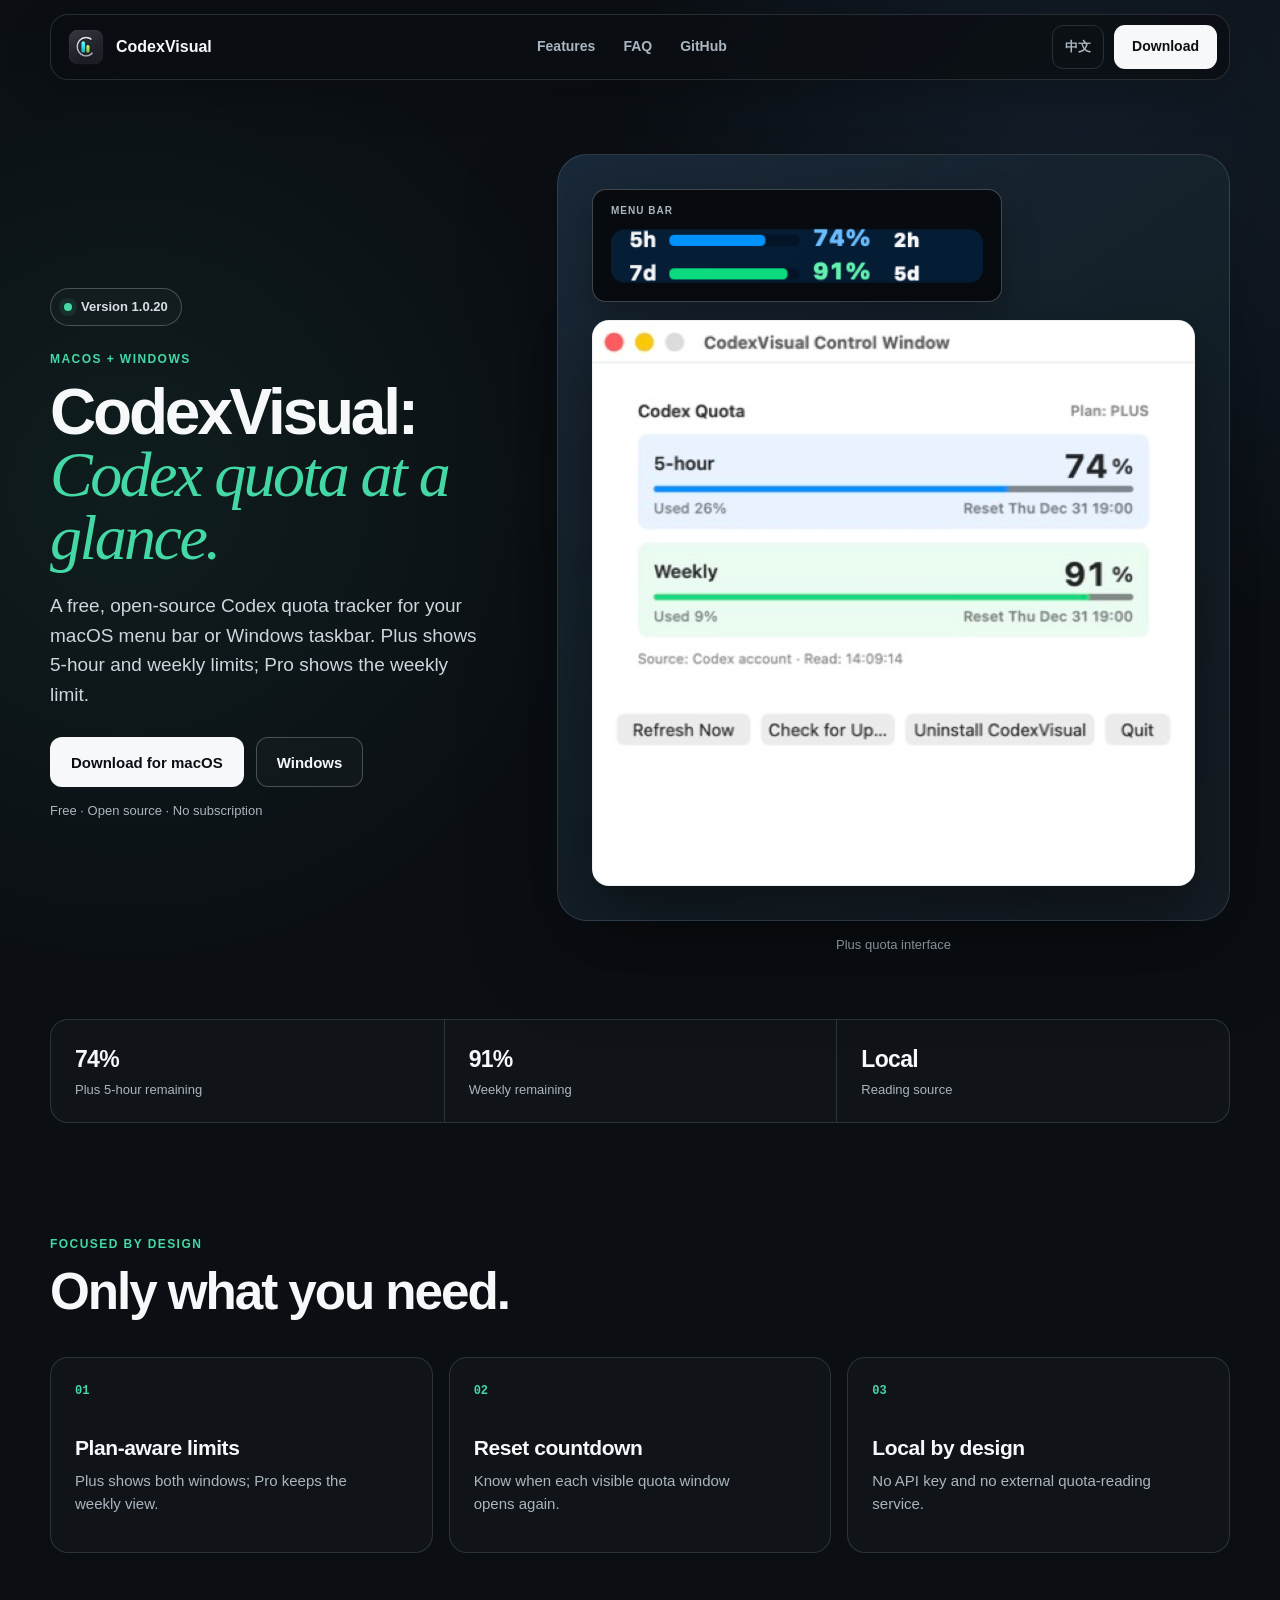
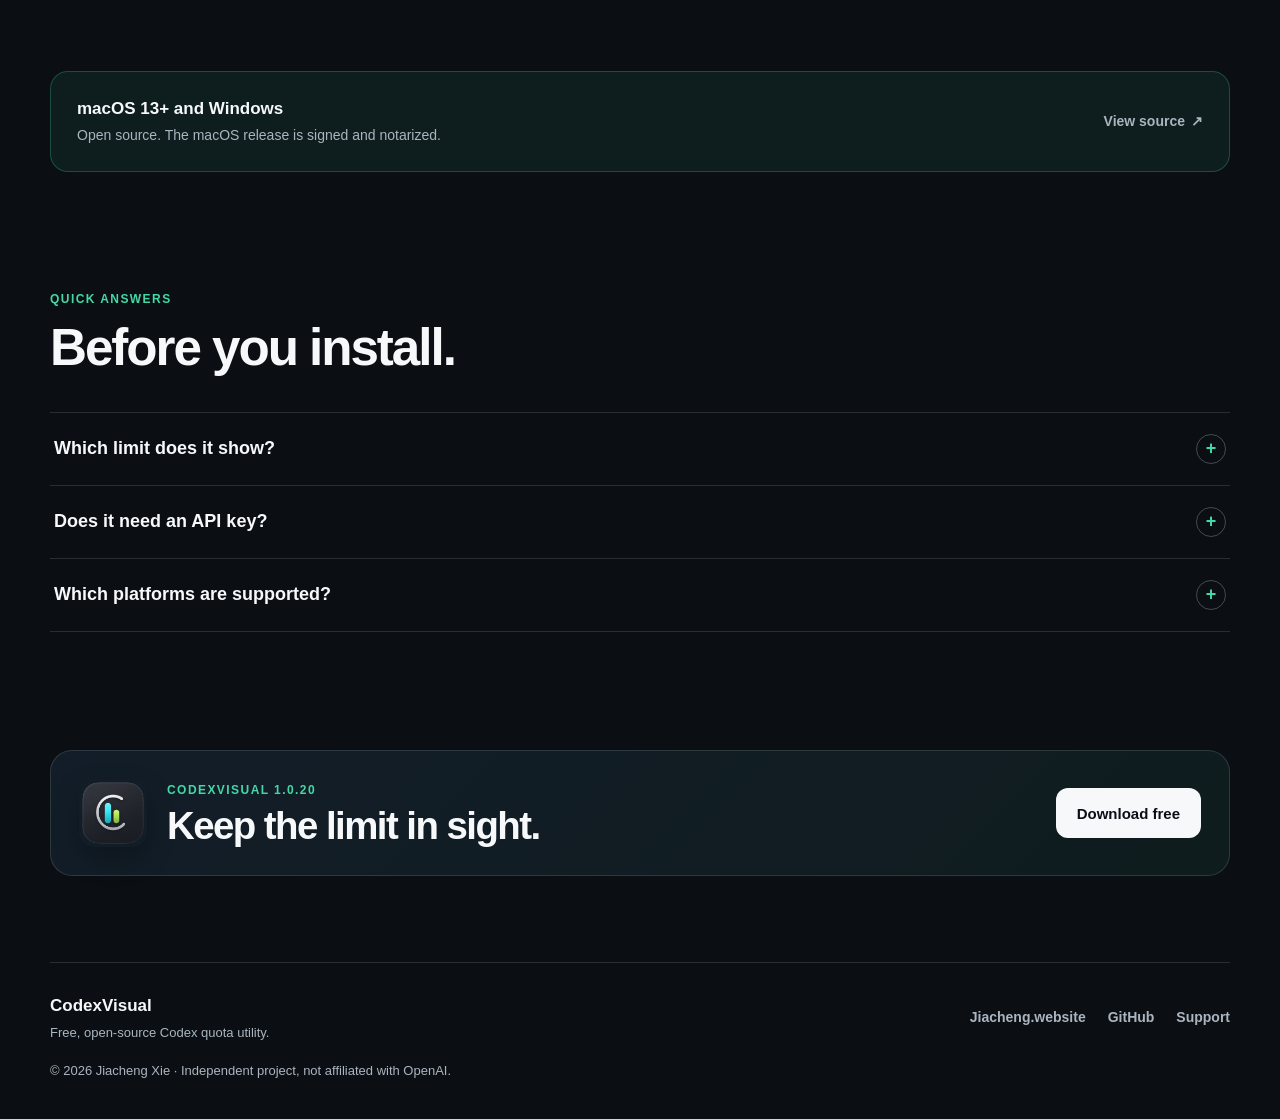
==== commit 16147fe0: "Fix current Codex executable discovery and label historical quotas" ====
--- a/docs/index.html
+++ b/docs/index.html
@@ -58,13 +58,13 @@
         "mainEntityOfPage": {"@id": "https://jiacheng.website/CodexVisual/#webpage"},
         "publisher": {"@id": "https://jiacheng.website/CodexVisual/#publisher"},
         "downloadUrl": "https://github.com/orangeshushu/CodexVisual/releases/latest",
-        "releaseNotes": "https://github.com/orangeshushu/CodexVisual/releases/tag/v1.0.19",
+        "releaseNotes": "https://github.com/orangeshushu/CodexVisual/releases/tag/v1.0.20",
         "description": "A free, open-source utility that shows plan-aware Codex quota windows and reset countdowns in the macOS menu bar or beside the Windows taskbar.",
         "applicationCategory": "DeveloperApplication",
         "applicationSubCategory": "Developer productivity utility",
         "operatingSystem": "macOS 13 or later, Windows",
-        "softwareVersion": "1.0.19",
-        "dateModified": "2026-08-25",
+        "softwareVersion": "1.0.20",
+        "dateModified": "2026-10-02",
         "inLanguage": ["en", "zh-Hans"],
         "isAccessibleForFree": true,
         "offers": {
@@ -120,7 +120,7 @@
     ]
   }
   </script>
-  <script src="locale.js?v=20260830-seo1" defer></script>
+  <script src="locale.js?v=20261002-1" defer></script>
   <script src="/visitor-tracker.js?v=20260828.1" defer></script>
 </head>
 <body>
@@ -145,9 +145,9 @@
   <main id="main-content">
     <section class="hero" aria-labelledby="hero-title">
       <div class="hero-copy">
-        <a class="version-pill" href="https://github.com/orangeshushu/CodexVisual/releases/tag/v1.0.19">
+        <a class="version-pill" href="https://github.com/orangeshushu/CodexVisual/releases/tag/v1.0.20">
           <span aria-hidden="true"></span>
-          <b data-i18n="version">Version 1.0.19</b>
+          <b data-i18n="version">Version 1.0.20</b>
         </a>
         <p class="eyebrow" data-i18n="platformEyebrow">macOS + Windows</p>
         <h1 id="hero-title"><span data-i18n="heroTitle">CodexVisual:</span> <em data-i18n="heroEmphasis">Codex quota at a glance.</em></h1>
@@ -170,7 +170,7 @@
             <img id="window-preview-image" src="assets/menu-preview.png" alt="CodexVisual Plus control window showing 5-hour and weekly quotas, reset times, and local reading source" width="912" height="856" fetchpriority="high" data-i18n-alt="windowAlt">
           </div>
         </div>
-        <figcaption data-i18n="figcaption">Current v1.0.19 interface · Plus shown</figcaption>
+        <figcaption data-i18n="figcaption">Plus quota interface</figcaption>
       </figure>
     </section>
 
@@ -236,7 +236,7 @@
     <section class="final-cta" aria-labelledby="final-title">
       <img src="assets/app-icon.png" alt="CodexVisual app icon" width="68" height="68" loading="lazy" data-i18n-alt="appIconAlt">
       <div>
-        <p class="eyebrow" data-i18n="finalEyebrow">CodexVisual 1.0.19</p>
+        <p class="eyebrow" data-i18n="finalEyebrow">CodexVisual 1.0.20</p>
         <h2 id="final-title" data-i18n="finalTitle">Keep the limit in sight.</h2>
       </div>
       <a class="button primary" href="https://github.com/orangeshushu/CodexVisual/releases/latest" data-i18n="finalDownload">Download free</a>
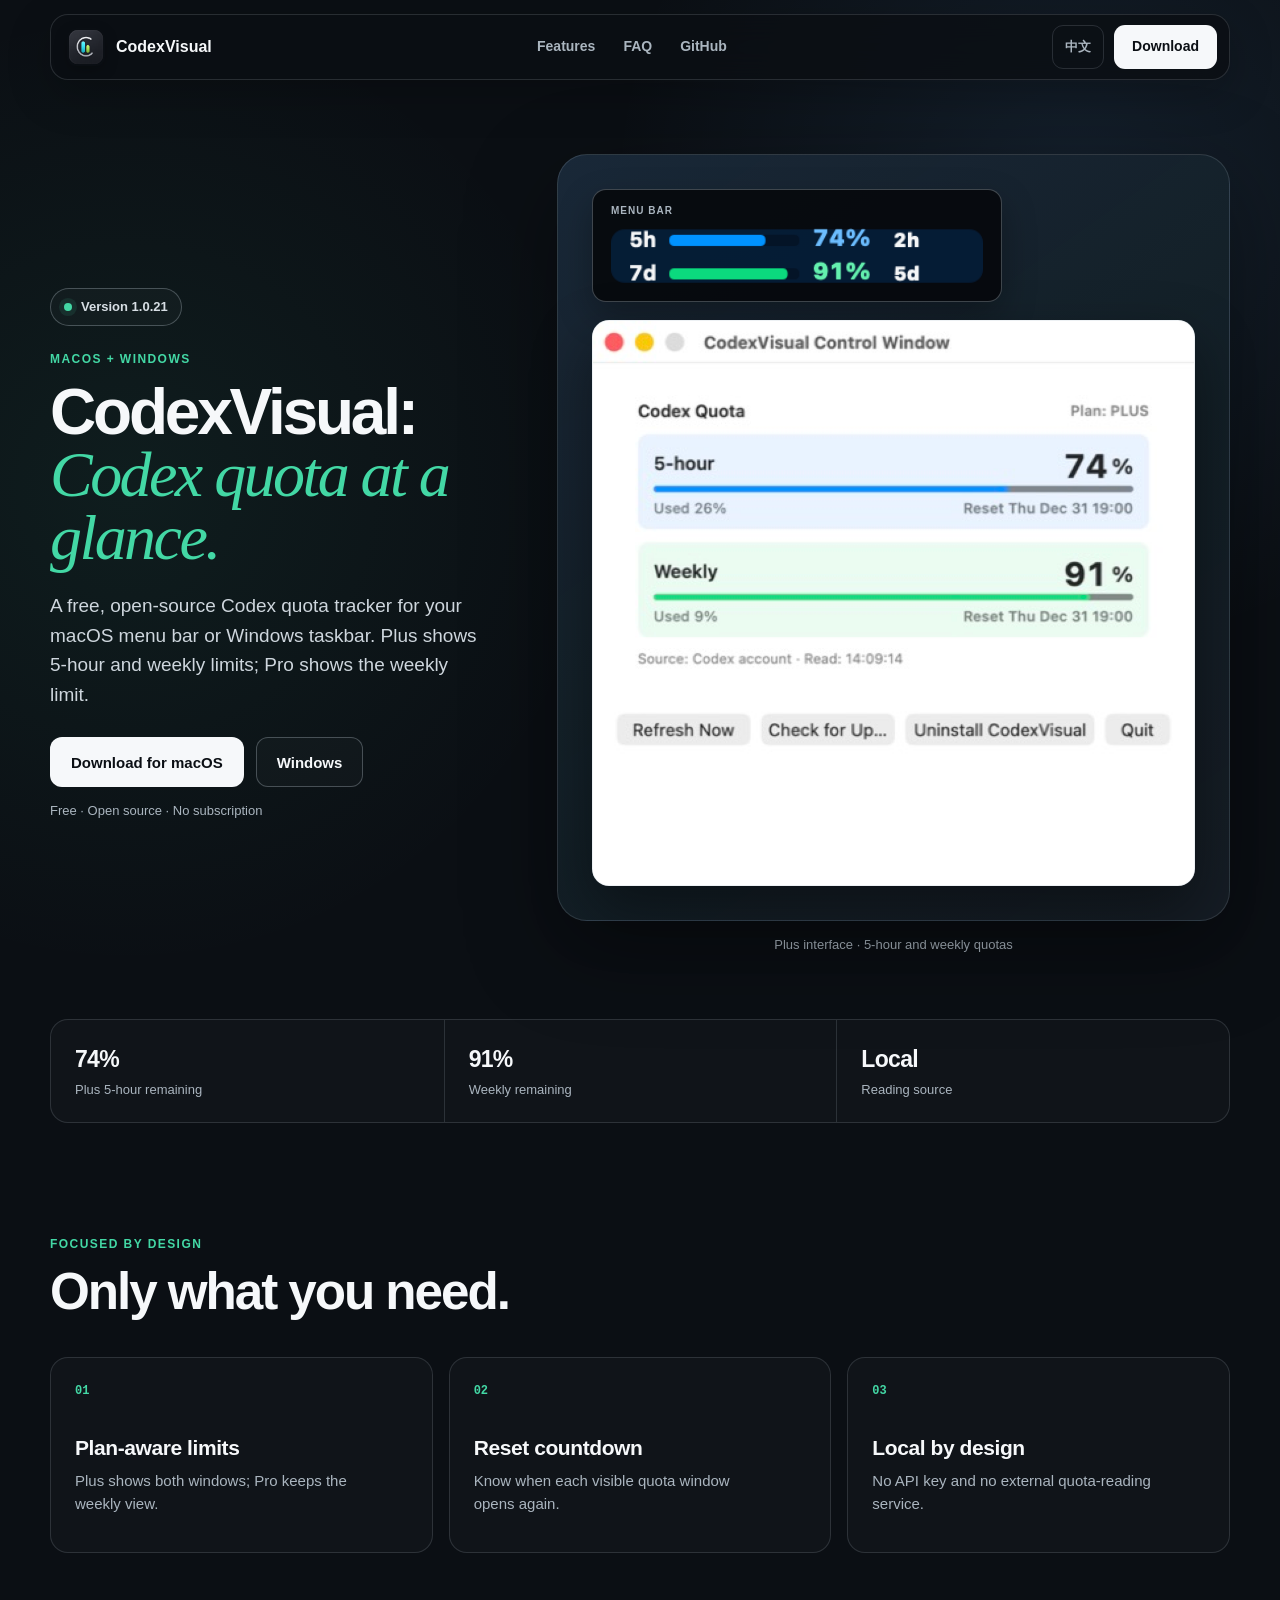
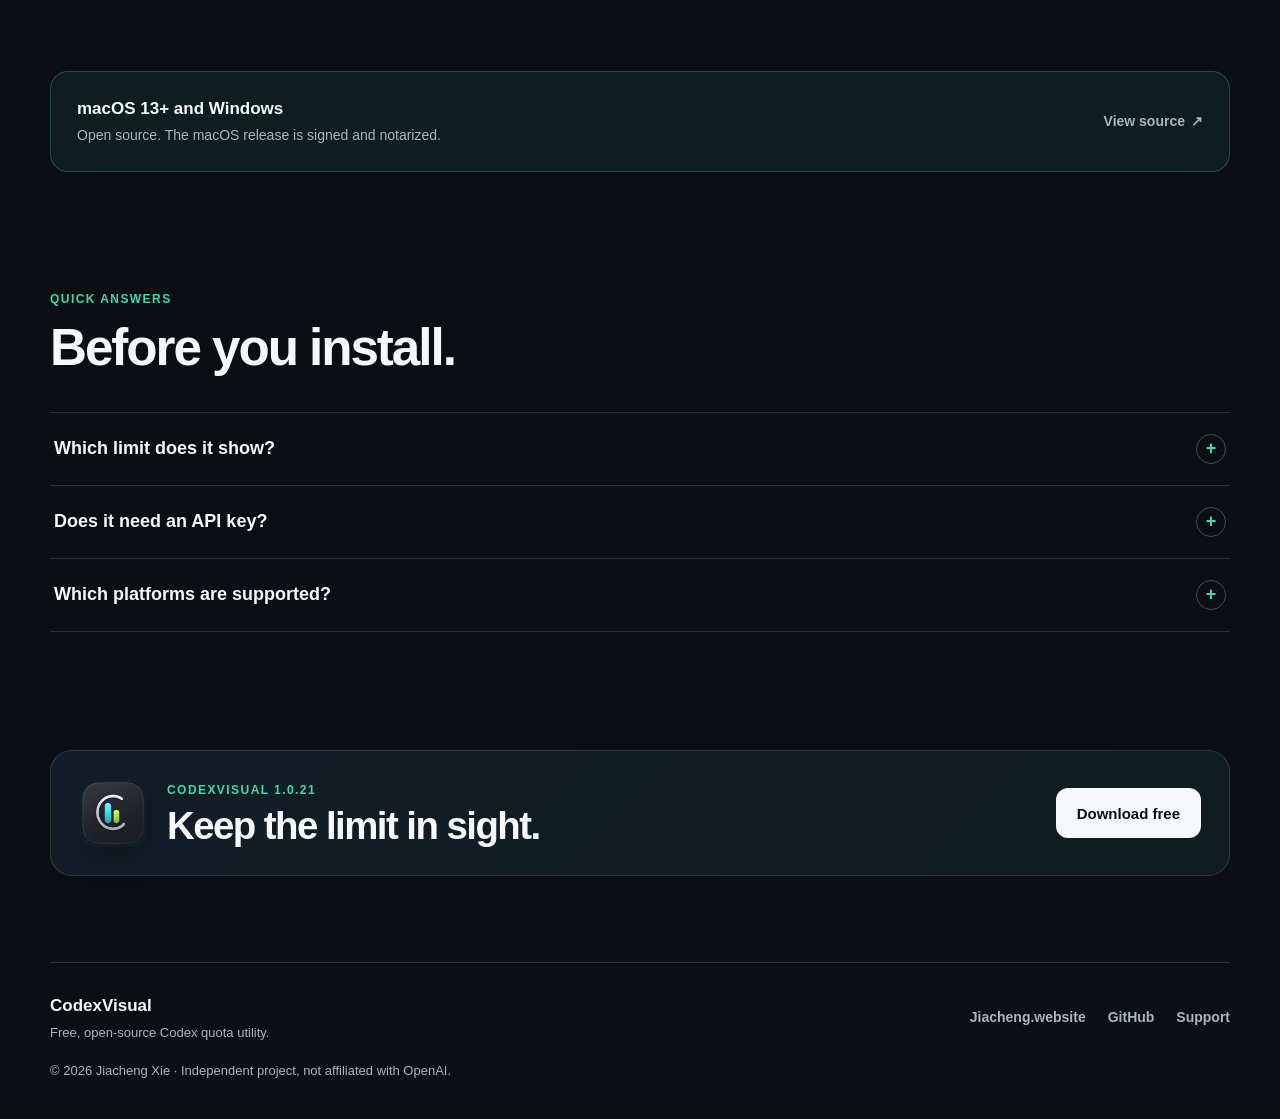
==== commit c7875345: "Fix Plus five-hour quota compatibility and release 1.0.21" ====
--- a/docs/index.html
+++ b/docs/index.html
@@ -58,13 +58,13 @@
         "mainEntityOfPage": {"@id": "https://jiacheng.website/CodexVisual/#webpage"},
         "publisher": {"@id": "https://jiacheng.website/CodexVisual/#publisher"},
         "downloadUrl": "https://github.com/orangeshushu/CodexVisual/releases/latest",
-        "releaseNotes": "https://github.com/orangeshushu/CodexVisual/releases/tag/v1.0.20",
+        "releaseNotes": "https://github.com/orangeshushu/CodexVisual/releases/tag/v1.0.21",
         "description": "A free, open-source utility that shows plan-aware Codex quota windows and reset countdowns in the macOS menu bar or beside the Windows taskbar.",
         "applicationCategory": "DeveloperApplication",
         "applicationSubCategory": "Developer productivity utility",
         "operatingSystem": "macOS 13 or later, Windows",
-        "softwareVersion": "1.0.20",
-        "dateModified": "2026-10-02",
+        "softwareVersion": "1.0.21",
+        "dateModified": "2026-10-14",
         "inLanguage": ["en", "zh-Hans"],
         "isAccessibleForFree": true,
         "offers": {
@@ -120,7 +120,7 @@
     ]
   }
   </script>
-  <script src="locale.js?v=20261002-1" defer></script>
+  <script src="locale.js?v=20260830-seo1" defer></script>
   <script src="/visitor-tracker.js?v=20260828.1" defer></script>
 </head>
 <body>
@@ -145,9 +145,9 @@
   <main id="main-content">
     <section class="hero" aria-labelledby="hero-title">
       <div class="hero-copy">
-        <a class="version-pill" href="https://github.com/orangeshushu/CodexVisual/releases/tag/v1.0.20">
+        <a class="version-pill" href="https://github.com/orangeshushu/CodexVisual/releases/tag/v1.0.21">
           <span aria-hidden="true"></span>
-          <b data-i18n="version">Version 1.0.20</b>
+          <b data-i18n="version">Version 1.0.21</b>
         </a>
         <p class="eyebrow" data-i18n="platformEyebrow">macOS + Windows</p>
         <h1 id="hero-title"><span data-i18n="heroTitle">CodexVisual:</span> <em data-i18n="heroEmphasis">Codex quota at a glance.</em></h1>
@@ -170,7 +170,7 @@
             <img id="window-preview-image" src="assets/menu-preview.png" alt="CodexVisual Plus control window showing 5-hour and weekly quotas, reset times, and local reading source" width="912" height="856" fetchpriority="high" data-i18n-alt="windowAlt">
           </div>
         </div>
-        <figcaption data-i18n="figcaption">Plus quota interface</figcaption>
+        <figcaption data-i18n="figcaption">Plus interface · 5-hour and weekly quotas</figcaption>
       </figure>
     </section>
 
@@ -236,7 +236,7 @@
     <section class="final-cta" aria-labelledby="final-title">
       <img src="assets/app-icon.png" alt="CodexVisual app icon" width="68" height="68" loading="lazy" data-i18n-alt="appIconAlt">
       <div>
-        <p class="eyebrow" data-i18n="finalEyebrow">CodexVisual 1.0.20</p>
+        <p class="eyebrow" data-i18n="finalEyebrow">CodexVisual 1.0.21</p>
         <h2 id="final-title" data-i18n="finalTitle">Keep the limit in sight.</h2>
       </div>
       <a class="button primary" href="https://github.com/orangeshushu/CodexVisual/releases/latest" data-i18n="finalDownload">Download free</a>
